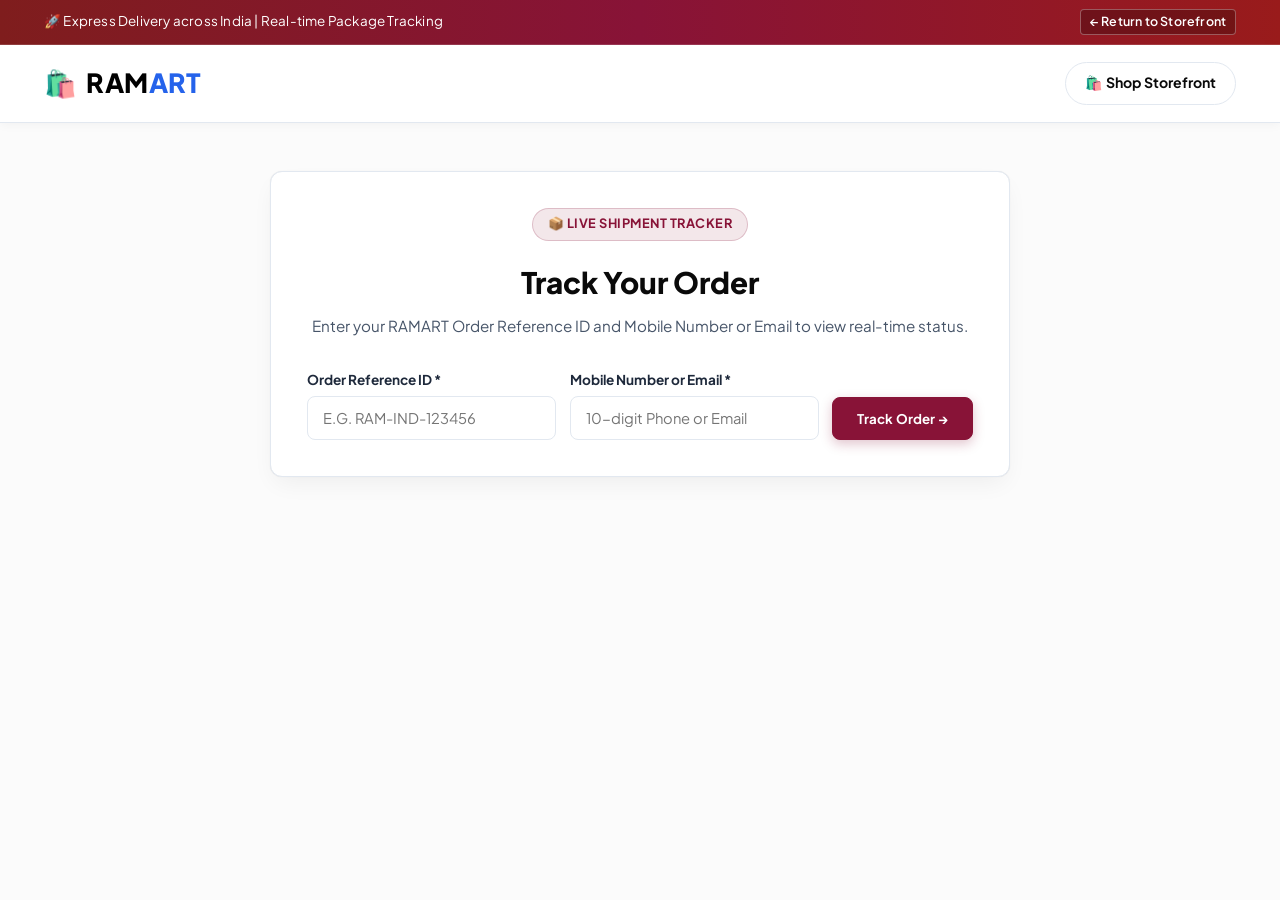
==== track.html @ d8676e72 "Initial commit: RAMART E-Commerce Store Platform" ====
<!DOCTYPE html>
<html lang="en">
<head>
  <meta charset="UTF-8">
  <meta name="viewport" content="width=device-width, initial-scale=1.0">
  <title>Track Your Order | RAMART Official Store</title>
  <link rel="stylesheet" href="styles.css">
  <link rel="preconnect" href="https://fonts.googleapis.com">
  <link rel="preconnect" href="https://fonts.gstatic.com" crossorigin>
  <link href="https://fonts.googleapis.com/css2?family=Plus+Jakarta+Sans:wght@400;500;600;700;800;900&display=swap" rel="stylesheet">
  <style>
    .track-wrapper {
      max-width: 780px;
      margin: 3rem auto 5rem;
      padding: 0 1.25rem;
    }
    .track-card {
      background: #ffffff;
      border: 1px solid var(--slate-200);
      border-radius: var(--radius-lg);
      padding: 2.25rem;
      box-shadow: var(--shadow-card);
    }
    .track-header {
      text-align: center;
      margin-bottom: 2rem;
    }
    .track-header h1 {
      font-size: 1.85rem;
      font-weight: 800;
      color: var(--black);
      margin-bottom: 0.5rem;
    }
    .track-header p {
      color: var(--slate-600);
      font-size: 0.95rem;
    }
    .track-form-grid {
      display: grid;
      grid-template-columns: 1.2fr 1.2fr auto;
      gap: 0.85rem;
      align-items: flex-end;
    }
    .track-result-box {
      margin-top: 2.5rem;
      border-top: 1px solid var(--slate-200);
      padding-top: 2rem;
    }
    .order-status-banner {
      background: #0a0a0a;
      color: #ffffff;
      border: 1px solid var(--gold-subtle);
      border-radius: var(--radius-md);
      padding: 1.25rem 1.5rem;
      display: flex;
      justify-content: space-between;
      align-items: center;
      margin-bottom: 2rem;
      flex-wrap: wrap;
      gap: 1rem;
    }
    .timeline-container {
      margin: 2.5rem 0;
      position: relative;
    }
    .timeline-steps {
      display: flex;
      justify-content: space-between;
      position: relative;
    }
    .timeline-steps::before {
      content: '';
      position: absolute;
      top: 18px;
      left: 20px;
      right: 20px;
      height: 3px;
      background: #e2e8f0;
      z-index: 1;
    }
    .timeline-step {
      position: relative;
      z-index: 2;
      display: flex;
      flex-direction: column;
      align-items: center;
      text-align: center;
      width: 80px;
    }
    .step-bullet {
      width: 36px;
      height: 36px;
      border-radius: 50%;
      background: #ffffff;
      border: 3px solid #cbd5e1;
      display: flex;
      align-items: center;
      justify-content: center;
      font-size: 13px;
      font-weight: 800;
      color: #64748b;
      margin-bottom: 0.5rem;
      transition: var(--transition);
    }
    .timeline-step.completed .step-bullet {
      background: #0a0a0a;
      border-color: var(--gold-accent);
      color: var(--gold-accent);
    }
    .timeline-step.current .step-bullet {
      background: var(--deep-red);
      border-color: var(--deep-red);
      color: #ffffff;
      box-shadow: 0 0 0 4px rgba(136, 19, 55, 0.2);
    }
    .step-title {
      font-size: 0.8rem;
      font-weight: 700;
      color: #475569;
    }
    .timeline-step.completed .step-title, .timeline-step.current .step-title {
      color: var(--black);
      font-weight: 800;
    }
    @media (max-width: 600px) {
      .track-form-grid {
        grid-template-columns: 1fr;
      }
    }
  </style>
</head>
<body>

  <!-- Top Announcement Bar -->
  <div class="top-bar">
    <div class="container top-bar-content">
      <span id="topBarAnnouncement">🚀 Express Delivery across India | Real-time Package Tracking</span>
      <div class="top-bar-links">
        <a href="/" class="top-nav-link">← Return to Storefront</a>
      </div>
    </div>
  </div>

  <!-- Main Navigation -->
  <header class="main-header">
    <div class="container header-container">
      <a href="/" class="logo">
        <span class="logo-icon">🛍️</span>
        <span class="logo-text"><span class="brand-ram">RAM</span><span class="brand-art">ART</span></span>
      </a>

      <div class="header-actions">
        <a href="/" class="action-btn">
          <span>🛍️ Shop Storefront</span>
        </a>
      </div>
    </div>
  </header>

  <!-- Track Order Form Container -->
  <main class="track-wrapper">
    <div class="track-card">
      <div class="track-header">
        <span class="badge hero-badge" style="background: rgba(136, 19, 55, 0.1); color: var(--deep-red); border-color: rgba(136, 19, 55, 0.2);">📦 LIVE SHIPMENT TRACKER</span>
        <h1>Track Your Order</h1>
        <p>Enter your RAMART Order Reference ID and Mobile Number or Email to view real-time status.</p>
      </div>

      <form id="trackOrderForm" onsubmit="handleTrackOrder(event)">
        <div class="track-form-grid">
          <div class="form-group" style="margin: 0;">
            <label for="trackOrderId">Order Reference ID *</label>
            <input type="text" id="trackOrderId" required placeholder="e.g. RAM-IND-123456" style="text-transform: uppercase;">
          </div>
          <div class="form-group" style="margin: 0;">
            <label for="trackContact">Mobile Number or Email *</label>
            <input type="text" id="trackContact" required placeholder="10-digit Phone or Email">
          </div>
          <button type="submit" class="btn btn-primary" id="trackSubmitBtn" style="padding: 0.75rem 1.5rem; white-space: nowrap;">
            Track Order →
          </button>
        </div>
      </form>

      <div id="trackErrorMsg" class="promo-message error" style="display: none; margin-top: 1rem; text-align: center; font-size: 14px;"></div>

      <!-- Live Order Results View -->
      <div id="trackResultContainer" style="display: none;" class="track-result-box">
        <div class="order-status-banner">
          <div>
            <div style="font-size: 12px; color: #94a3b8;">Order Reference</div>
            <strong style="font-size: 18px; color: #ffffff;" id="resOrderId">RAM-IND-000000</strong>
            <div style="font-size: 12px; color: #cbd5e1; margin-top: 2px;" id="resOrderDate">Placed on: --</div>
          </div>
          <div style="text-align: right;">
            <div style="font-size: 12px; color: #94a3b8;">Status</div>
            <span class="status-badge status-processing" id="resOrderStatus" style="font-size: 13px; font-weight: 800;">Pending</span>
            <div style="font-size: 11px; color: #94a3b8; margin-top: 4px;" id="resPaymentStatus">Payment: Pending</div>
          </div>
        </div>

        <!-- Visual Timeline Tracker -->
        <div class="timeline-container">
          <h3 style="font-size: 15px; margin-bottom: 1.5rem; color: var(--black);">Shipment Progress:</h3>
          <div class="timeline-steps" id="timelineStepsList">
            <!-- Injected via JS -->
          </div>
        </div>

        <!-- Order Items & Shipping Address Breakdown -->
        <div class="receipt-box" id="resReceiptBox" style="margin-top: 2rem;">
          <!-- Injected via JS -->
        </div>

        <div style="display: flex; justify-content: flex-end; gap: 0.75rem; margin-top: 1.5rem;">
          <button class="btn btn-secondary btn-sm" onclick="window.print()">🖨️ Print GST Invoice</button>
          <a href="/" class="btn btn-primary btn-sm">Continue Shopping →</a>
        </div>
      </div>
    </div>
  </main>

  <script>
    async function handleTrackOrder(e) {
      e.preventDefault();
      const orderId = document.getElementById("trackOrderId").value.trim().toUpperCase();
      const contact = document.getElementById("trackContact").value.trim();
      const errorMsg = document.getElementById("trackErrorMsg");
      const submitBtn = document.getElementById("trackSubmitBtn");
      const resultContainer = document.getElementById("trackResultContainer");

      errorMsg.style.display = "none";
      resultContainer.style.display = "none";
      submitBtn.disabled = true;
      submitBtn.textContent = "Checking...";

      try {
        const res = await fetch("/api/track-order", {
          method: "POST",
          headers: { "Content-Type": "application/json" },
          body: JSON.stringify({ orderId, contact })
        });
        const data = await res.json();

        if (res.ok && data.success) {
          renderOrderTrackingResult(data.order);
          resultContainer.style.display = "block";
        } else {
          errorMsg.textContent = data.error || "Order not found. Please verify details.";
          errorMsg.style.display = "block";
        }
      } catch (err) {
        errorMsg.textContent = "Network error while looking up order.";
        errorMsg.style.display = "block";
      } finally {
        submitBtn.disabled = false;
        submitBtn.textContent = "Track Order →";
      }
    }

    function renderOrderTrackingResult(order) {
      document.getElementById("resOrderId").textContent = order.id;
      document.getElementById("resOrderDate").textContent = `Booking Date: ${order.date}`;
      
      const statusEl = document.getElementById("resOrderStatus");
      statusEl.textContent = order.orderStatus;
      statusEl.className = `status-badge status-${order.orderStatus.toLowerCase()}`;

      document.getElementById("resPaymentStatus").textContent = `Payment (${order.paymentMethod}): ${order.paymentStatus}`;

      // Render Timeline
      const timelineEl = document.getElementById("timelineStepsList");
      timelineEl.innerHTML = (order.timeline || []).map((step, idx) => `
        <div class="timeline-step ${step.status}">
          <div class="step-bullet">${step.status === 'completed' ? '✓' : idx + 1}</div>
          <div class="step-title">${step.step}</div>
        </div>
      `).join("");

      // Render Receipt Box
      const receiptEl = document.getElementById("resReceiptBox");
      const itemsList = order.items || [];

      receiptEl.innerHTML = `
        <div class="receipt-header-brand">
          <strong><span class="brand-ram">RAM</span><span class="brand-art">ART</span> OFFICIAL GST TAX INVOICE</strong>
          <span class="gstin-badge">GSTIN: 29AABCR8901M1Z5</span>
        </div>
        <div class="receipt-row"><strong>Customer:</strong> <span>${escapeHtml(order.customerName)}</span></div>
        <div class="receipt-row"><strong>Contact:</strong> <span>+91 ${escapeHtml(order.phone)}</span></div>
        <div class="receipt-row"><strong>Shipping Address:</strong> <span>${escapeHtml(order.address)}</span></div>
        ${order.courierPartner ? `<div class="receipt-row" style="color:#0369a1; font-weight:700;"><strong>Shipping Partner:</strong> <span>🚚 ${escapeHtml(order.courierPartner)}</span></div>` : ''}
        ${order.trackingNumber ? `<div class="receipt-row" style="color:#0369a1; font-weight:700;"><strong>Courier AWB / Tracking:</strong> <span>${escapeHtml(order.trackingNumber)}</span></div>` : ''}
        ${order.trackingUrl ? `<div class="receipt-row"><a href="${escapeHtml(order.trackingUrl)}" target="_blank" class="btn btn-secondary btn-sm" style="margin-top:0.4rem; display:inline-block; font-size:11px;">Track Live on Courier Site ↗</a></div>` : ''}
        
        <div style="margin: 0.75rem 0; border-top: 1px solid #e2e8f0; padding-top: 0.5rem;">
          <strong style="font-size: 13px; margin-bottom: 0.4rem; display: block;">Items in this Shipment:</strong>
          <table style="width: 100%; font-size: 12px; border-collapse: collapse;">
            ${itemsList.map(it => `
              <tr style="border-bottom: 1px solid #f1f5f9;">
                <td style="padding: 4px 0;">${escapeHtml(it.name)}</td>
                <td style="text-align: center;">x${it.quantity}</td>
                <td style="text-align: right; font-weight: 700;">₹${Math.round(it.total).toLocaleString('en-IN')}</td>
              </tr>
            `).join("")}
          </table>
        </div>

        <div class="receipt-row" style="color: #64748b; font-size: 12px;"><span>Subtotal:</span> <span>₹${Math.round(order.subtotal).toLocaleString('en-IN')}</span></div>
        ${order.discount > 0 ? `<div class="receipt-row" style="color: #881337; font-size: 12px;"><span>Promo Discount:</span> <span>-₹${Math.round(order.discount).toLocaleString('en-IN')}</span></div>` : ''}
        <div class="receipt-row" style="color: #64748b; font-size: 12px;"><span>Shipping Fee:</span> <span>${order.shippingFee === 0 ? 'FREE' : '₹' + order.shippingFee}</span></div>
        <div class="receipt-row total-paid-highlight">
          <span>Total Order Value:</span> <span>₹${Math.round(order.total).toLocaleString('en-IN')}</span>
        </div>
      `;
    }

    function escapeHtml(str) {
      return String(str || "").replace(/&/g, "&amp;").replace(/</g, "&lt;").replace(/>/g, "&gt;");
    }

    // Auto-fill query parameter if present: /track?id=RAM-IND-123456
    const params = new URLSearchParams(window.location.search);
    if (params.get("id")) {
      document.getElementById("trackOrderId").value = params.get("id");
    }
  </script>
</body>
</html>
---- styles.css ----
/* ==========================================================================
   RAMART - Refined Luxury Edition
   Brand Colors & Rules:
   - Deep Red: Top announcement bar, primary CTA buttons, sale tags, highlights
   - Black: Headings, dark luxury sections, footer, text
   - White: Main background, product cards, inputs, clean spaces
   - Metallic Gold: Used SPARINGLY for subtle luxury borders, star ratings, and tasteful hover accents
   - RAMART Logo: RAM in Black (#000000) and ART in Blue (#2563eb)
   - Strict: No purple, green, orange or other dominant colors
   ========================================================================== */

:root {
  --deep-red: #881337;
  --deep-red-hover: #700f2b;
  --deep-red-accent: #991b1b;
  --black: #0a0a0a;
  --black-header: #ffffff;
  --black-section: #0f172a;
  --black-footer: #0a0a0a;
  --gold: #c5a059;
  --gold-accent: #d4af37;
  --gold-subtle: rgba(197, 160, 89, 0.25);
  --gold-hover-glow: 0 4px 15px rgba(212, 175, 55, 0.25);
  --brand-blue: #2563eb;
  --white: #ffffff;
  --white-bg: #fbfbfb;
  --slate-800: #1e293b;
  --slate-600: #475569;
  --slate-400: #94a3b8;
  --slate-200: #e2e8f0;
  --slate-100: #f1f5f9;
  --radius-sm: 4px;
  --radius-md: 8px;
  --radius-lg: 12px;
  --radius-full: 9999px;
  --shadow-subtle: 0 4px 15px rgba(0, 0, 0, 0.05);
  --shadow-card: 0 10px 25px -5px rgba(0, 0, 0, 0.06), 0 0 1px rgba(0, 0, 0, 0.1);
  --transition: all 0.25s cubic-bezier(0.4, 0, 0.2, 1);
}

* {
  box-sizing: border-box;
  margin: 0;
  padding: 0;
}

body {
  font-family: 'Plus Jakarta Sans', -apple-system, BlinkMacSystemFont, 'Segoe UI', Roboto, sans-serif;
  color: var(--black);
  background-color: var(--white-bg);
  line-height: 1.55;
  -webkit-font-smoothing: antialiased;
}

a {
  color: inherit;
  text-decoration: none;
}

button, input, select, textarea {
  font-family: inherit;
  outline: none;
}

.container {
  max-width: 1240px;
  margin: 0 auto;
  padding: 0 1.5rem;
}

/* ==========================================
   1. Red Promotional / Top Announcement Bar
   ========================================== */
.top-bar {
  background: linear-gradient(90deg, #7f1d1d 0%, #881337 50%, #991b1b 100%);
  color: #ffffff;
  font-size: 0.84rem;
  padding: 0.55rem 0;
  border-bottom: 1px solid rgba(255, 255, 255, 0.15);
  letter-spacing: 0.2px;
}

.top-bar-content {
  display: flex;
  justify-content: space-between;
  align-items: center;
  flex-wrap: wrap;
  gap: 0.5rem;
}

.top-bar strong {
  color: #fef08a;
  font-weight: 700;
}

.top-bar-links {
  display: flex;
  align-items: center;
  gap: 1.2rem;
}

.top-nav-link, .top-admin-link {
  color: #ffffff !important;
  background: rgba(0, 0, 0, 0.25);
  border: 1px solid rgba(255, 255, 255, 0.3);
  padding: 0.15rem 0.55rem;
  border-radius: var(--radius-sm);
  font-weight: 600;
  font-size: 0.78rem;
  transition: var(--transition);
}

.top-nav-link:hover, .top-admin-link:hover {
  background: #000000;
  border-color: var(--gold-accent);
  color: var(--gold-accent) !important;
}

/* ==========================================
   2. Main Header & Navbar
   ========================================== */
.main-header {
  background: #ffffff;
  border-bottom: 1px solid var(--slate-200);
  position: sticky;
  top: 0;
  z-index: 40;
  box-shadow: 0 2px 10px rgba(0, 0, 0, 0.04);
}

.header-container {
  display: flex;
  align-items: center;
  justify-content: space-between;
  height: 4.8rem;
  gap: 1.5rem;
}

/* RAMART Brand Logo: RAM in Black + ART in Blue */
.logo {
  display: flex;
  align-items: center;
  gap: 0.55rem;
  font-size: 1.65rem;
  font-weight: 900;
  text-decoration: none;
  letter-spacing: 0.5px;
}

.logo-icon {
  font-size: 1.65rem;
}

.brand-text, .logo-text {
  font-weight: 900;
  display: inline-flex;
  align-items: baseline;
}

.brand-ram, .logo-ram {
  color: #000000 !important;
  font-weight: 900;
}

.brand-art, .logo-art {
  color: var(--brand-blue) !important;
  font-weight: 900;
}

.search-wrapper {
  flex: 1;
  max-width: 520px;
  position: relative;
  display: flex;
  align-items: center;
}

.search-wrapper input {
  width: 100%;
  padding: 0.75rem 3rem 0.75rem 1.25rem;
  border-radius: var(--radius-full);
  border: 1.5px solid var(--slate-200);
  background: #ffffff;
  color: var(--black);
  font-size: 0.92rem;
  transition: var(--transition);
}

.search-wrapper input:focus {
  border-color: var(--black);
  box-shadow: 0 0 0 3px rgba(0, 0, 0, 0.08);
}

.search-wrapper button {
  position: absolute;
  right: 0.9rem;
  background: none;
  border: none;
  color: var(--slate-600);
  cursor: pointer;
  display: flex;
  align-items: center;
}

.search-wrapper button:hover {
  color: var(--black);
  transform: scale(1.08);
}

.header-actions {
  display: flex;
  align-items: center;
  gap: 0.85rem;
}

.action-btn {
  display: flex;
  align-items: center;
  gap: 0.5rem;
  padding: 0.6rem 1.2rem;
  border-radius: var(--radius-full);
  border: 1.5px solid var(--slate-200);
  background: #ffffff;
  color: var(--black);
  cursor: pointer;
  font-weight: 700;
  font-size: 0.88rem;
  transition: var(--transition);
}

.action-btn:hover {
  border-color: var(--black);
  box-shadow: var(--shadow-subtle);
}

.cart-btn {
  background: var(--black);
  color: #ffffff;
  border-color: var(--black);
}

.cart-btn:hover {
  background: #1e293b;
  border-color: var(--gold-accent);
  color: #ffffff;
}

.cart-count {
  background: var(--deep-red);
  color: var(--white);
  border: 1px solid var(--gold-accent);
  font-size: 0.75rem;
  padding: 0.15rem 0.5rem;
  border-radius: var(--radius-full);
  font-weight: 800;
}

/* ==========================================
   3. Hero Section (Clean Black Backdrop)
   ========================================== */
.hero-section {
  background: #0a0a0a;
  color: var(--white);
  padding: 4.5rem 0;
  border-bottom: 1px solid var(--gold-subtle);
}

.hero-content {
  display: grid;
  grid-template-columns: 1.2fr 0.8fr;
  align-items: center;
  gap: 3.5rem;
}

.hero-badge {
  display: inline-block;
  background: rgba(255, 255, 255, 0.08);
  color: #ffffff;
  border: 1px solid rgba(255, 255, 255, 0.15);
  padding: 0.35rem 0.9rem;
  border-radius: var(--radius-full);
  font-size: 0.8rem;
  font-weight: 700;
  letter-spacing: 0.5px;
  text-transform: uppercase;
  margin-bottom: 1.2rem;
}

.hero-title {
  font-size: 3rem;
  font-weight: 800;
  line-height: 1.18;
  margin-bottom: 1.25rem;
  color: #ffffff;
}

.hero-brand-badge {
  display: inline-flex;
  align-items: baseline;
  background: #ffffff;
  padding: 0.15rem 0.65rem;
  border-radius: var(--radius-md);
  vertical-align: middle;
  line-height: 1.2;
  margin: 0 0.25rem;
  box-shadow: 0 4px 12px rgba(0,0,0,0.2);
}

.hero-subtitle {
  font-size: 1.05rem;
  color: #cbd5e1;
  margin-bottom: 2.25rem;
  max-width: 540px;
  line-height: 1.6;
}

.hero-actions {
  display: flex;
  gap: 1rem;
}

.hero-card {
  background: #18181b;
  border: 1px solid rgba(255, 255, 255, 0.12);
  border-radius: var(--radius-lg);
  padding: 1.5rem;
  box-shadow: 0 20px 40px rgba(0, 0, 0, 0.4);
}

.hero-card-inner {
  position: relative;
}

.featured-tag {
  position: absolute;
  top: 0.75rem;
  left: 0.75rem;
  background: var(--deep-red);
  color: var(--white);
  border: 1px solid rgba(212, 175, 55, 0.4);
  padding: 0.25rem 0.75rem;
  border-radius: var(--radius-full);
  font-size: 0.75rem;
  font-weight: 800;
  letter-spacing: 0.5px;
  z-index: 2;
}

.hero-img {
  width: 100%;
  height: 250px;
  object-fit: cover;
  border-radius: var(--radius-md);
  margin-bottom: 1rem;
}

.hero-card-details h3 {
  font-size: 1.18rem;
  margin-bottom: 0.5rem;
  color: #ffffff;
}

.hero-price {
  display: flex;
  align-items: center;
  gap: 0.75rem;
  margin-bottom: 1rem;
}

.curr-price {
  font-size: 1.5rem;
  font-weight: 800;
  color: #ffffff;
}

.orig-price {
  font-size: 0.95rem;
  text-decoration: line-through;
  color: #94a3b8;
}

.discount-pill {
  background: var(--deep-red);
  color: white;
  border: 1px solid rgba(212, 175, 55, 0.3);
  font-size: 0.75rem;
  font-weight: 800;
  padding: 0.2rem 0.5rem;
  border-radius: var(--radius-sm);
}

/* ==========================================
   4. Deep Red CTA Buttons with Tasteful Gold Hover
   ========================================== */
.btn {
  display: inline-flex;
  align-items: center;
  justify-content: center;
  font-weight: 700;
  border-radius: var(--radius-md);
  padding: 0.8rem 1.6rem;
  border: 1.5px solid transparent;
  cursor: pointer;
  transition: var(--transition);
  gap: 0.5rem;
  letter-spacing: 0.2px;
}

.btn-primary {
  background: var(--deep-red);
  color: var(--white);
  border-color: var(--deep-red);
  box-shadow: 0 4px 12px rgba(136, 19, 55, 0.25);
}

.btn-primary:hover {
  background: var(--deep-red-hover);
  border-color: var(--gold-accent);
  box-shadow: var(--gold-hover-glow);
  transform: translateY(-2px);
}

.btn-secondary {
  background: transparent;
  color: var(--white);
  border: 1.5px solid rgba(255, 255, 255, 0.25);
}

.btn-secondary:hover {
  background: rgba(255, 255, 255, 0.1);
  border-color: var(--gold-accent);
  color: #ffffff;
}

.btn-sm {
  padding: 0.45rem 1rem;
  font-size: 0.85rem;
}

.btn-block {
  width: 100%;
}

/* ==========================================
   5. Features Bar (Clean Black Section)
   ========================================== */
.features-bar {
  background: #121212;
  border-bottom: 1px solid rgba(255, 255, 255, 0.08);
  padding: 2rem 0;
  color: #ffffff;
}

.features-grid {
  display: grid;
  grid-template-columns: repeat(auto-fit, minmax(230px, 1fr));
  gap: 1.5rem;
}

.feature-item {
  display: flex;
  align-items: center;
  gap: 1rem;
}

.feature-icon {
  font-size: 1.6rem;
  background: rgba(255, 255, 255, 0.06);
  border: 1px solid var(--gold-subtle);
  width: 50px;
  height: 50px;
  display: flex;
  align-items: center;
  justify-content: center;
  border-radius: var(--radius-md);
  color: #ffffff;
}

.feature-item h4 {
  font-size: 0.96rem;
  font-weight: 700;
  color: #ffffff;
}

.feature-item p {
  font-size: 0.82rem;
  color: #94a3b8;
}

/* ==========================================
   6. Clean White Product Catalog
   ========================================== */
.store-container {
  padding-top: 3.5rem;
  padding-bottom: 4.5rem;
  background: var(--white-bg);
}

.store-controls {
  display: flex;
  justify-content: space-between;
  align-items: center;
  flex-wrap: wrap;
  gap: 1rem;
  margin-bottom: 1.75rem;
}

.category-tabs {
  display: flex;
  flex-wrap: wrap;
  gap: 0.6rem;
}

.cat-tab {
  background: var(--white);
  border: 1.5px solid var(--slate-200);
  padding: 0.55rem 1.25rem;
  border-radius: var(--radius-full);
  font-weight: 700;
  font-size: 0.88rem;
  color: var(--slate-800);
  cursor: pointer;
  transition: var(--transition);
}

.cat-tab:hover {
  border-color: var(--black);
  color: var(--black);
}

.cat-tab.active {
  background: var(--black);
  color: #ffffff;
  border-color: var(--black);
  box-shadow: 0 4px 10px rgba(0, 0, 0, 0.12);
}

.sorting-controls {
  display: flex;
  align-items: center;
  gap: 0.5rem;
}

.sorting-controls label {
  font-size: 0.9rem;
  font-weight: 700;
  color: var(--black);
}

.form-select {
  padding: 0.55rem 1.1rem;
  border-radius: var(--radius-md);
  border: 1.5px solid var(--slate-200);
  background: var(--white);
  font-size: 0.9rem;
  font-weight: 600;
  cursor: pointer;
  color: var(--black);
  transition: var(--transition);
}

.form-select:focus {
  border-color: var(--black);
  box-shadow: 0 0 0 3px rgba(0, 0, 0, 0.08);
}

.results-info {
  margin-bottom: 1.75rem;
  color: var(--slate-600);
  font-size: 0.92rem;
  font-weight: 600;
}

/* ==========================================
   7. Product Cards (Crisp White + Deep Red CTA)
   ========================================== */
.products-grid {
  display: grid;
  grid-template-columns: repeat(auto-fill, minmax(270px, 1fr));
  gap: 1.75rem;
}

.product-card {
  background: var(--white);
  border-radius: var(--radius-lg);
  border: 1px solid var(--slate-200);
  overflow: hidden;
  display: flex;
  flex-direction: column;
  transition: var(--transition);
  position: relative;
  box-shadow: var(--shadow-card);
}

.product-card:hover {
  transform: translateY(-4px);
  border-color: rgba(197, 160, 89, 0.5);
  box-shadow: 0 15px 30px rgba(0, 0, 0, 0.08), 0 0 10px rgba(212, 175, 55, 0.15);
}

.card-img-wrapper {
  position: relative;
  padding-top: 80%;
  background: #f8fafc;
  overflow: hidden;
}

.card-img-wrapper img {
  position: absolute;
  top: 0;
  left: 0;
  width: 100%;
  height: 100%;
  object-fit: cover;
  transition: transform 0.4s ease;
}

.product-card:hover .card-img-wrapper img {
  transform: scale(1.05);
}

.badge-tag {
  position: absolute;
  top: 0.75rem;
  left: 0.75rem;
  padding: 0.25rem 0.65rem;
  border-radius: var(--radius-sm);
  font-size: 0.72rem;
  font-weight: 800;
  letter-spacing: 0.5px;
  text-transform: uppercase;
  z-index: 2;
}

.badge-sale {
  background: var(--deep-red);
  color: var(--white);
  border: 1px solid rgba(212, 175, 55, 0.35);
}

.badge-new {
  background: var(--black);
  color: #ffffff;
  border: 1px solid var(--gold-subtle);
}

.badge-popular {
  background: #1e293b;
  color: #ffffff;
  border: 1px solid var(--gold-subtle);
}

.quick-view-btn {
  position: absolute;
  bottom: 0.75rem;
  left: 50%;
  transform: translateX(-50%) translateY(20px);
  opacity: 0;
  background: rgba(10, 10, 10, 0.9);
  color: #ffffff;
  border: 1px solid var(--gold-subtle);
  border-radius: var(--radius-full);
  padding: 0.45rem 1rem;
  font-size: 0.8rem;
  font-weight: 700;
  cursor: pointer;
  transition: var(--transition);
  backdrop-filter: blur(4px);
  white-space: nowrap;
}

.product-card:hover .quick-view-btn {
  transform: translateX(-50%) translateY(0);
  opacity: 1;
}

.quick-view-btn:hover {
  background: var(--deep-red);
  border-color: var(--gold-accent);
}

.card-body {
  padding: 1.35rem;
  display: flex;
  flex-direction: column;
  flex-grow: 1;
}

.product-category {
  font-size: 0.75rem;
  font-weight: 800;
  text-transform: uppercase;
  letter-spacing: 0.5px;
  color: var(--deep-red);
  margin-bottom: 0.35rem;
}

.product-title {
  font-size: 1.05rem;
  font-weight: 700;
  color: var(--black);
  margin-bottom: 0.45rem;
  line-height: 1.35;
}

.product-rating {
  display: flex;
  align-items: center;
  gap: 0.35rem;
  font-size: 0.82rem;
  color: var(--slate-600);
  margin-bottom: 0.85rem;
}

.stars {
  color: var(--gold-accent);
  font-size: 0.95rem;
}

.product-footer {
  margin-top: auto;
  display: flex;
  align-items: center;
  justify-content: space-between;
  gap: 0.5rem;
  padding-top: 0.85rem;
  border-top: 1px solid var(--slate-100);
}

.price-box {
  display: flex;
  flex-direction: column;
}

.price-row-inr {
  display: flex;
  align-items: baseline;
  gap: 0.4rem;
}

.price-current {
  font-size: 1.3rem;
  font-weight: 900;
  color: var(--black);
}

.price-original {
  font-size: 0.85rem;
  text-decoration: line-through;
  color: #94a3b8;
}

.discount-badge-mini {
  color: var(--deep-red);
  font-size: 0.75rem;
  font-weight: 800;
}

.add-cart-btn {
  background: var(--deep-red);
  color: var(--white);
  border: 1.5px solid var(--deep-red);
  padding: 0.6rem 1.1rem;
  border-radius: var(--radius-md);
  font-weight: 700;
  font-size: 0.85rem;
  cursor: pointer;
  transition: var(--transition);
}

.add-cart-btn:hover {
  background: var(--deep-red-hover);
  border-color: var(--gold-accent);
  box-shadow: var(--gold-hover-glow);
}

/* Empty State */
.no-results {
  grid-column: 1 / -1;
  text-align: center;
  padding: 4rem 1rem;
  color: var(--slate-600);
}

.no-results-icon {
  font-size: 3.5rem;
  margin-bottom: 1rem;
  color: var(--slate-400);
}

/* ==========================================
   8. Shopping Bag Drawer
   ========================================== */
.cart-drawer-overlay {
  position: fixed;
  inset: 0;
  background: rgba(0, 0, 0, 0.7);
  backdrop-filter: blur(3px);
  z-index: 50;
  opacity: 0;
  visibility: hidden;
  transition: var(--transition);
}

.cart-drawer-overlay.open {
  opacity: 1;
  visibility: visible;
}

.cart-drawer {
  position: fixed;
  top: 0;
  right: 0;
  bottom: 0;
  width: 100%;
  max-width: 440px;
  background: var(--white);
  z-index: 60;
  box-shadow: -5px 0 30px rgba(0, 0, 0, 0.25);
  transform: translateX(100%);
  transition: transform 0.3s cubic-bezier(0.4, 0, 0.2, 1);
  display: flex;
  flex-direction: column;
}

.cart-drawer.open {
  transform: translateX(0);
}

.cart-header {
  padding: 1.35rem;
  background: var(--black);
  color: var(--white);
  border-bottom: 1px solid var(--gold-subtle);
  display: flex;
  align-items: center;
  justify-content: space-between;
}

.cart-title h3 {
  font-size: 1.1rem;
  font-weight: 800;
  color: #ffffff;
}

.close-drawer-btn {
  background: rgba(255, 255, 255, 0.1);
  border: 1px solid rgba(255, 255, 255, 0.2);
  font-size: 1.1rem;
  color: #ffffff;
  cursor: pointer;
  width: 36px;
  height: 36px;
  border-radius: var(--radius-full);
  display: flex;
  align-items: center;
  justify-content: center;
  transition: var(--transition);
}

.close-drawer-btn:hover {
  background: var(--deep-red);
  border-color: var(--gold-accent);
}

.cart-body {
  flex: 1;
  overflow-y: auto;
  padding: 1.35rem;
  display: flex;
  flex-direction: column;
  gap: 1.1rem;
  background: #ffffff;
}

.empty-cart-state {
  margin: auto;
  text-align: center;
  color: var(--slate-600);
}

.empty-cart-icon {
  font-size: 3.5rem;
  margin-bottom: 0.75rem;
}

.cart-item {
  display: flex;
  gap: 1rem;
  padding-bottom: 1.1rem;
  border-bottom: 1px solid var(--slate-100);
}

.cart-item-img {
  width: 75px;
  height: 75px;
  border-radius: var(--radius-md);
  object-fit: cover;
  background: #f8fafc;
  border: 1px solid var(--slate-200);
}

.cart-item-details {
  flex: 1;
}

.cart-item-title {
  font-size: 0.94rem;
  font-weight: 700;
  color: var(--black);
  margin-bottom: 0.25rem;
}

.cart-item-price {
  font-weight: 900;
  color: var(--deep-red);
  font-size: 1rem;
  margin-bottom: 0.5rem;
}

.cart-item-actions {
  display: flex;
  align-items: center;
  justify-content: space-between;
}

.qty-control {
  display: inline-flex;
  align-items: center;
  border: 1px solid var(--slate-200);
  border-radius: var(--radius-sm);
  background: var(--white);
}

.qty-btn {
  background: none;
  border: none;
  padding: 0.25rem 0.65rem;
  cursor: pointer;
  font-size: 0.95rem;
  color: var(--black);
  font-weight: 700;
}

.qty-btn:hover {
  background: var(--slate-100);
  color: var(--deep-red);
}

.qty-val {
  font-size: 0.9rem;
  font-weight: 800;
  padding: 0 0.5rem;
}

.remove-item-btn {
  background: none;
  border: none;
  color: var(--deep-red);
  font-size: 0.82rem;
  font-weight: 700;
  cursor: pointer;
}

.remove-item-btn:hover {
  text-decoration: underline;
}

.cart-footer {
  padding: 1.35rem;
  border-top: 1px solid var(--slate-200);
  background: #fafafa;
}

.promo-section {
  margin-bottom: 1rem;
}

.promo-input-group {
  display: flex;
  gap: 0.5rem;
}

.promo-input-group input {
  flex: 1;
  padding: 0.55rem 0.85rem;
  border: 1.5px solid var(--slate-200);
  border-radius: var(--radius-md);
  font-size: 0.88rem;
  text-transform: uppercase;
}

.promo-input-group input:focus {
  border-color: var(--black);
}

.promo-message {
  font-size: 0.8rem;
  margin-top: 0.4rem;
  font-weight: 600;
}

.promo-message.success {
  color: #1e293b;
  font-weight: 700;
}

.promo-message.error {
  color: var(--deep-red);
}

.cart-summary {
  display: flex;
  flex-direction: column;
  gap: 0.45rem;
  margin-bottom: 1.25rem;
}

.summary-row {
  display: flex;
  justify-content: space-between;
  font-size: 0.92rem;
  color: var(--slate-600);
}

.discount-row {
  color: var(--deep-red);
  font-weight: 700;
}

.total-row {
  font-size: 1.25rem;
  font-weight: 900;
  color: var(--black);
  padding-top: 0.6rem;
  border-top: 1px solid var(--slate-200);
}

.checkout-action-btn {
  padding: 0.95rem;
  font-size: 1rem;
  background: var(--deep-red);
  color: var(--white);
  border: 1.5px solid var(--deep-red);
  box-shadow: 0 4px 15px rgba(136, 19, 55, 0.25);
}

.checkout-action-btn:hover {
  background: var(--deep-red-hover);
  border-color: var(--gold-accent);
  box-shadow: var(--gold-hover-glow);
}

/* ==========================================
   9. Modals (Clean White & Deep Red Actions)
   ========================================== */
.modal-overlay {
  position: fixed;
  inset: 0;
  background: rgba(0, 0, 0, 0.75);
  backdrop-filter: blur(4px);
  z-index: 70;
  display: flex;
  align-items: center;
  justify-content: center;
  padding: 1.5rem;
  opacity: 0;
  visibility: hidden;
  transition: var(--transition);
}

.modal-overlay.open {
  opacity: 1;
  visibility: visible;
}

.modal-card {
  background: var(--white);
  border-radius: var(--radius-lg);
  border: 1px solid var(--slate-200);
  max-width: 660px;
  width: 100%;
  max-height: 90vh;
  overflow-y: auto;
  position: relative;
  padding: 2.25rem;
  box-shadow: 0 25px 50px -12px rgba(0, 0, 0, 0.35);
  transform: scale(0.95);
  transition: transform 0.25s cubic-bezier(0.4, 0, 0.2, 1);
}

.modal-overlay.open .modal-card {
  transform: scale(1);
}

.modal-close {
  position: absolute;
  top: 1.25rem;
  right: 1.25rem;
  background: #f1f5f9;
  border: 1px solid var(--slate-200);
  width: 36px;
  height: 36px;
  border-radius: var(--radius-full);
  font-size: 1.1rem;
  cursor: pointer;
  display: flex;
  align-items: center;
  justify-content: center;
  color: var(--black);
  transition: var(--transition);
}

.modal-close:hover {
  background: var(--deep-red);
  color: #ffffff;
  border-color: var(--gold-accent);
}

/* Quick View Layout */
.quick-view-grid {
  display: grid;
  grid-template-columns: 1fr 1fr;
  gap: 2rem;
}

.quick-view-img {
  width: 100%;
  height: 300px;
  object-fit: cover;
  border-radius: var(--radius-md);
  border: 1px solid var(--slate-200);
}

.quick-view-info h2 {
  font-size: 1.45rem;
  margin-bottom: 0.5rem;
  color: var(--black);
}

.quick-view-info .price {
  font-size: 1.5rem;
  font-weight: 900;
  color: var(--deep-red);
  margin-bottom: 1rem;
  display: flex;
  align-items: center;
}

.quick-view-info p {
  color: var(--slate-600);
  font-size: 0.95rem;
  margin-bottom: 1.25rem;
  line-height: 1.6;
}

.quick-view-benefits {
  display: flex;
  flex-direction: column;
  gap: 0.4rem;
  font-size: 0.85rem;
  font-weight: 700;
  color: var(--slate-800);
}

/* Checkout Form */
.checkout-modal-card {
  max-width: 640px;
}

.checkout-header {
  margin-bottom: 1.75rem;
  border-bottom: 1px solid var(--slate-200);
  padding-bottom: 1rem;
}

.checkout-header h2 {
  font-size: 1.6rem;
  color: var(--black);
  font-weight: 800;
}

.checkout-header p {
  color: var(--slate-600);
  font-size: 0.92rem;
}

.checkout-form {
  display: flex;
  flex-direction: column;
  gap: 1.6rem;
}

.form-section h3 {
  font-size: 1.05rem;
  font-weight: 800;
  margin-bottom: 0.85rem;
  color: var(--black);
  border-bottom: 1px solid var(--slate-200);
  padding-bottom: 0.45rem;
}

.form-group {
  display: flex;
  flex-direction: column;
  gap: 0.35rem;
  margin-bottom: 0.75rem;
}

.form-group label {
  font-size: 0.85rem;
  font-weight: 700;
  color: var(--slate-800);
}

.form-group input, .form-group select {
  padding: 0.75rem 0.95rem;
  border: 1.5px solid var(--slate-200);
  border-radius: var(--radius-md);
  font-size: 0.92rem;
  background: var(--white);
  color: var(--black);
}

.form-group input:focus, .form-group select:focus {
  border-color: var(--black);
  box-shadow: 0 0 0 3px rgba(0, 0, 0, 0.08);
}

.form-row {
  display: grid;
  grid-template-columns: 1fr 1fr;
  gap: 0.85rem;
}

.form-row-3 {
  grid-template-columns: 1.2fr 1.2fr 1fr;
}

.helper-text {
  font-size: 0.78rem;
  color: var(--slate-600);
}

.payment-options {
  display: grid;
  grid-template-columns: 1fr;
  gap: 0.75rem;
  margin-bottom: 1rem;
}

.payment-option {
  border: 1.5px solid var(--slate-200);
  padding: 0.95rem;
  border-radius: var(--radius-md);
  cursor: pointer;
  display: flex;
  align-items: center;
  gap: 0.75rem;
  font-size: 0.92rem;
  font-weight: 700;
  transition: var(--transition);
  background: #ffffff;
}

.payment-option:hover {
  background: #f8fafc;
  border-color: var(--black);
}

.payment-subfield-box {
  background: #fafafa;
  padding: 1.1rem;
  border-radius: var(--radius-md);
  border: 1px solid var(--slate-200);
  margin-bottom: 0.5rem;
}

.razorpay-badge {
  display: flex;
  align-items: center;
  gap: 0.5rem;
  font-size: 0.85rem;
  color: #1e293b;
  background: #f1f5f9;
  padding: 0.5rem 0.75rem;
  border-radius: var(--radius-sm);
  font-weight: 600;
}

.cod-info-box {
  font-size: 0.88rem;
  color: var(--slate-800);
  font-weight: 600;
}

.checkout-order-summary {
  background: var(--black);
  color: #ffffff;
  border: 1px solid var(--gold-subtle);
  padding: 1.1rem;
  border-radius: var(--radius-md);
}

.summary-line {
  display: flex;
  justify-content: space-between;
  align-items: center;
  font-size: 1.15rem;
  font-weight: 700;
}

.text-primary-amount {
  color: #ffffff;
  font-size: 1.45rem;
  font-weight: 900;
}

.submit-order-btn {
  background: var(--deep-red);
  border: 1.5px solid var(--deep-red);
  color: #ffffff;
  padding: 1rem;
  font-size: 1.05rem;
  font-weight: 800;
}

.submit-order-btn:hover {
  background: var(--deep-red-hover);
  border-color: var(--gold-accent);
  box-shadow: var(--gold-hover-glow);
}

/* ==========================================
   10. Order Success & GST Invoice
   ========================================== */
.success-card {
  text-align: center;
  max-width: 560px;
}

.success-icon {
  font-size: 3.8rem;
  margin-bottom: 0.75rem;
}

.receipt-box {
  background: #fafafa;
  border: 1.5px dashed var(--slate-200);
  border-radius: var(--radius-md);
  padding: 1.5rem;
  margin: 1.5rem 0;
  text-align: left;
  font-size: 0.9rem;
  display: flex;
  flex-direction: column;
  gap: 0.45rem;
}

.receipt-header-brand {
  display: flex;
  justify-content: space-between;
  align-items: center;
  padding-bottom: 0.6rem;
  border-bottom: 1px solid var(--slate-200);
  margin-bottom: 0.5rem;
}

.gstin-badge {
  font-size: 0.75rem;
  background: var(--black);
  color: #ffffff;
  border: 1px solid var(--gold-subtle);
  padding: 0.2rem 0.5rem;
  border-radius: var(--radius-sm);
  font-weight: 700;
}

.receipt-row {
  display: flex;
  justify-content: space-between;
  gap: 0.5rem;
}

.total-paid-highlight {
  margin-top: 0.6rem;
  padding-top: 0.6rem;
  border-top: 1px solid var(--slate-200);
  font-weight: 900;
  font-size: 1.15rem;
  color: var(--deep-red);
}

.delivery-estimate-note {
  margin-top: 0.6rem;
  padding: 0.6rem;
  background: #f8fafc;
  color: var(--black);
  border: 1px solid var(--slate-200);
  border-radius: var(--radius-sm);
  font-size: 0.85rem;
  font-weight: 600;
}

/* ==========================================
   11. Toasts
   ========================================== */
.toast-container {
  position: fixed;
  bottom: 1.5rem;
  right: 1.5rem;
  z-index: 100;
  display: flex;
  flex-direction: column;
  gap: 0.5rem;
}

.toast {
  background: var(--black);
  color: var(--white);
  border: 1px solid var(--gold-subtle);
  padding: 0.9rem 1.35rem;
  border-radius: var(--radius-md);
  box-shadow: 0 10px 25px rgba(0, 0, 0, 0.35);
  font-size: 0.92rem;
  font-weight: 700;
  display: flex;
  align-items: center;
  gap: 0.65rem;
  animation: slideUp 0.3s cubic-bezier(0.4, 0, 0.2, 1);
}

.toast.success {
  border-left: 4px solid var(--gold-accent);
}

.toast.info {
  border-left: 4px solid var(--deep-red);
}

@keyframes slideUp {
  from { opacity: 0; transform: translateY(20px); }
  to { opacity: 1; transform: translateY(0); }
}

/* ==========================================
   12. Black + Gold Premium Footer
   ========================================== */
.main-footer {
  background: var(--black-footer);
  color: var(--white);
  padding-top: 4rem;
  border-top: 2px solid var(--gold-subtle);
}

.footer-content {
  display: grid;
  grid-template-columns: 2fr 1fr 1fr 1.5fr;
  gap: 2.75rem;
  padding-bottom: 3.5rem;
}

.footer-brand p {
  color: #cbd5e1;
  margin-top: 0.85rem;
  font-size: 0.92rem;
  line-height: 1.65;
  max-width: 330px;
}

.main-footer .logo-text, .main-footer .brand-text {
  background: #ffffff;
  padding: 0.12rem 0.5rem;
  border-radius: var(--radius-sm);
  display: inline-flex;
  vertical-align: middle;
}

.footer-brand-badge {
  display: inline-flex;
  align-items: baseline;
  background: #ffffff;
  padding: 0.15rem 0.55rem;
  border-radius: var(--radius-md);
  vertical-align: middle;
}

.trust-badges {
  margin-top: 1.1rem;
}

.trust-badge {
  display: inline-block;
  background: rgba(255, 255, 255, 0.08);
  border: 1px solid var(--gold-subtle);
  padding: 0.3rem 0.75rem;
  border-radius: var(--radius-full);
  font-size: 0.82rem;
  color: var(--gold-accent);
  font-weight: 700;
}

.footer-col h4 {
  font-size: 1.05rem;
  font-weight: 800;
  margin-bottom: 1.3rem;
  color: #ffffff;
  letter-spacing: 0.5px;
  position: relative;
  padding-bottom: 0.4rem;
}

.footer-col h4::after {
  content: '';
  position: absolute;
  bottom: 0;
  left: 0;
  width: 32px;
  height: 2px;
  background: var(--gold-accent);
}

.footer-col ul {
  list-style: none;
  display: flex;
  flex-direction: column;
  gap: 0.7rem;
}

.footer-col ul li a {
  color: #94a3b8;
  font-size: 0.9rem;
  transition: var(--transition);
}

.footer-col ul li a:hover {
  color: #ffffff;
  padding-left: 4px;
}

.footer-col p {
  color: #94a3b8;
  font-size: 0.9rem;
  margin-bottom: 1rem;
}

.newsletter-form {
  display: flex;
  gap: 0.5rem;
}

.newsletter-form input {
  padding: 0.65rem 0.9rem;
  border-radius: var(--radius-md);
  border: 1px solid rgba(255, 255, 255, 0.2);
  background: #18181b;
  color: var(--white);
  font-size: 0.88rem;
  width: 100%;
}

.newsletter-form input:focus {
  border-color: var(--gold-accent);
}

.newsletter-form button {
  background: var(--deep-red);
  color: #ffffff;
  border: 1.5px solid var(--deep-red);
}

.newsletter-form button:hover {
  background: var(--deep-red-hover);
  border-color: var(--gold-accent);
  box-shadow: var(--gold-hover-glow);
}

.footer-bottom {
  border-top: 1px solid rgba(255, 255, 255, 0.08);
  padding: 1.75rem 1.5rem;
  text-align: center;
  color: #94a3b8;
  font-size: 0.85rem;
}

/* ==========================================
   13. Responsive Breakpoints
   ========================================== */
@media (max-width: 900px) {
  .hero-content {
    grid-template-columns: 1fr;
  }
  .footer-content {
    grid-template-columns: 1fr 1fr;
  }
  .quick-view-grid {
    grid-template-columns: 1fr;
  }
  .form-row-3 {
    grid-template-columns: 1fr;
  }
}

@media (max-width: 600px) {
  .header-container {
    height: auto;
    padding-top: 0.75rem;
    padding-bottom: 0.75rem;
    flex-wrap: wrap;
  }
  .search-wrapper {
    order: 3;
    max-width: 100%;
    width: 100%;
  }
  .hero-title {
    font-size: 2.2rem;
  }
  .footer-content {
    grid-template-columns: 1fr;
  }
  .form-row {
    grid-template-columns: 1fr;
  }
}
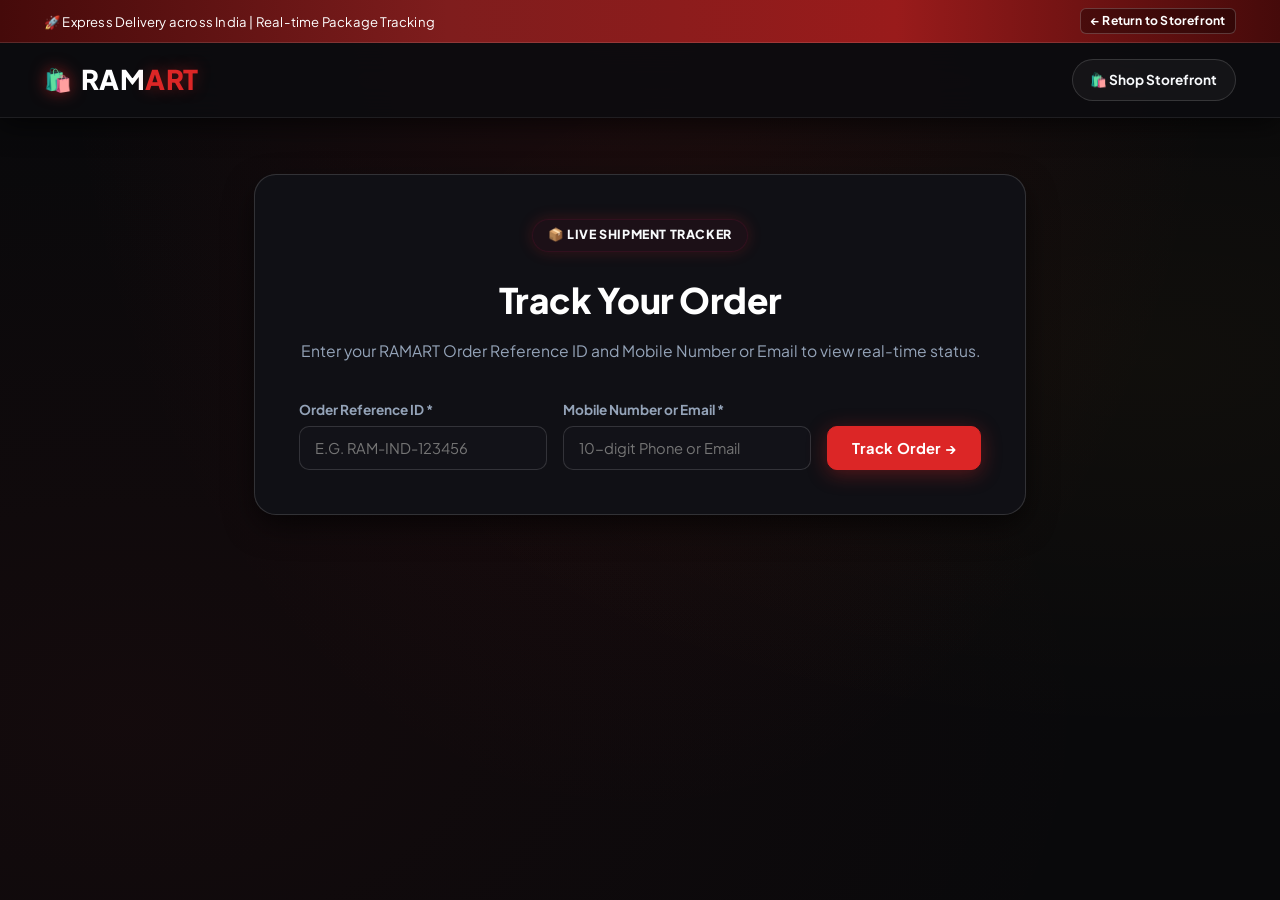
==== commit b863b1cb: "feat: redesign RAMART luxury dark storefront, mobile bottom navigation, shipment tracker, and profes" ====
--- a/track.html
+++ b/track.html
@@ -2,65 +2,72 @@
 <html lang="en">
 <head>
   <meta charset="UTF-8">
-  <meta name="viewport" content="width=device-width, initial-scale=1.0">
+  <meta name="viewport" content="width=device-width, initial-scale=1.0, maximum-scale=5.0, viewport-fit=cover">
+  <meta name="theme-color" content="#07090e">
+  <meta name="apple-mobile-web-app-capable" content="yes">
+  <meta name="apple-mobile-web-app-status-bar-style" content="black-translucent">
+  <meta name="format-detection" content="telephone=no">
   <title>Track Your Order | RAMART Official Store</title>
   <link rel="stylesheet" href="styles.css">
   <link rel="preconnect" href="https://fonts.googleapis.com">
   <link rel="preconnect" href="https://fonts.gstatic.com" crossorigin>
-  <link href="https://fonts.googleapis.com/css2?family=Plus+Jakarta+Sans:wght@400;500;600;700;800;900&display=swap" rel="stylesheet">
+  <link href="https://fonts.googleapis.com/css2?family=Plus+Jakarta+Sans:wght@300;400;500;600;700;800;900&display=swap" rel="stylesheet">
   <style>
     .track-wrapper {
-      max-width: 780px;
-      margin: 3rem auto 5rem;
-      padding: 0 1.25rem;
+      max-width: 820px;
+      margin: 3.5rem auto 6rem;
+      padding: 0 1.5rem;
     }
     .track-card {
-      background: #ffffff;
-      border: 1px solid var(--slate-200);
-      border-radius: var(--radius-lg);
-      padding: 2.25rem;
+      background: var(--black-surface);
+      border: 1px solid var(--border-medium);
+      border-radius: var(--radius-xl);
+      padding: 2.75rem;
       box-shadow: var(--shadow-card);
+      backdrop-filter: blur(20px);
     }
     .track-header {
       text-align: center;
-      margin-bottom: 2rem;
+      margin-bottom: 2.25rem;
     }
     .track-header h1 {
-      font-size: 1.85rem;
-      font-weight: 800;
-      color: var(--black);
-      margin-bottom: 0.5rem;
+      font-size: 2.2rem;
+      font-weight: 900;
+      color: #ffffff;
+      margin-bottom: 0.6rem;
+      letter-spacing: -0.5px;
     }
     .track-header p {
-      color: var(--slate-600);
-      font-size: 0.95rem;
+      color: var(--text-secondary);
+      font-size: 0.98rem;
     }
     .track-form-grid {
       display: grid;
       grid-template-columns: 1.2fr 1.2fr auto;
-      gap: 0.85rem;
+      gap: 1rem;
       align-items: flex-end;
     }
     .track-result-box {
-      margin-top: 2.5rem;
-      border-top: 1px solid var(--slate-200);
-      padding-top: 2rem;
+      margin-top: 2.75rem;
+      border-top: 1px solid var(--border-subtle);
+      padding-top: 2.25rem;
     }
     .order-status-banner {
-      background: #0a0a0a;
-      color: #ffffff;
-      border: 1px solid var(--gold-subtle);
-      border-radius: var(--radius-md);
-      padding: 1.25rem 1.5rem;
+      background: #000000;
+      color: #ffffff;
+      border: 1px solid var(--border-medium);
+      border-radius: var(--radius-lg);
+      padding: 1.5rem 1.75rem;
       display: flex;
       justify-content: space-between;
       align-items: center;
-      margin-bottom: 2rem;
+      margin-bottom: 2.25rem;
       flex-wrap: wrap;
       gap: 1rem;
+      box-shadow: inset 0 0 20px rgba(0, 0, 0, 0.6);
     }
     .timeline-container {
-      margin: 2.5rem 0;
+      margin: 3rem 0;
       position: relative;
     }
     .timeline-steps {
@@ -75,7 +82,7 @@
       left: 20px;
       right: 20px;
       height: 3px;
-      background: #e2e8f0;
+      background: rgba(255, 255, 255, 0.1);
       z-index: 1;
     }
     .timeline-step {
@@ -85,46 +92,88 @@
       flex-direction: column;
       align-items: center;
       text-align: center;
-      width: 80px;
+      width: 90px;
     }
     .step-bullet {
-      width: 36px;
-      height: 36px;
+      width: 38px;
+      height: 38px;
       border-radius: 50%;
-      background: #ffffff;
-      border: 3px solid #cbd5e1;
+      background: #000000;
+      border: 2px solid rgba(255, 255, 255, 0.2);
       display: flex;
       align-items: center;
       justify-content: center;
       font-size: 13px;
       font-weight: 800;
-      color: #64748b;
-      margin-bottom: 0.5rem;
+      color: var(--text-muted);
+      margin-bottom: 0.6rem;
       transition: var(--transition);
     }
     .timeline-step.completed .step-bullet {
-      background: #0a0a0a;
+      background: var(--red-primary);
       border-color: var(--gold-accent);
-      color: var(--gold-accent);
+      color: #ffffff;
+      box-shadow: var(--red-glow);
     }
     .timeline-step.current .step-bullet {
-      background: var(--deep-red);
-      border-color: var(--deep-red);
-      color: #ffffff;
-      box-shadow: 0 0 0 4px rgba(136, 19, 55, 0.2);
+      background: var(--red-primary);
+      border-color: var(--red-hover);
+      color: #ffffff;
+      box-shadow: var(--red-glow-lg);
+      animation: pulseGlow 2s infinite;
+    }
+    @keyframes pulseGlow {
+      0%, 100% { box-shadow: 0 0 10px rgba(220, 38, 38, 0.4); }
+      50% { box-shadow: 0 0 25px rgba(220, 38, 38, 0.8); }
     }
     .step-title {
-      font-size: 0.8rem;
+      font-size: 0.82rem;
       font-weight: 700;
-      color: #475569;
+      color: var(--text-secondary);
     }
     .timeline-step.completed .step-title, .timeline-step.current .step-title {
-      color: var(--black);
+      color: #ffffff;
       font-weight: 800;
     }
-    @media (max-width: 600px) {
+    @media (max-width: 640px) {
+      .track-wrapper {
+        margin: 1.5rem auto 5rem;
+        padding: 0 1rem;
+      }
+      .track-card {
+        padding: 1.75rem 1.25rem;
+        border-radius: var(--radius-lg);
+      }
+      .track-header h1 {
+        font-size: 1.6rem;
+      }
       .track-form-grid {
         grid-template-columns: 1fr;
+        gap: 0.85rem;
+      }
+      .timeline-steps {
+        flex-direction: column;
+        gap: 1.5rem;
+        padding-left: 1rem;
+      }
+      .timeline-steps::before {
+        top: 15px;
+        bottom: 15px;
+        left: 28px;
+        right: auto;
+        width: 3px;
+        height: auto;
+      }
+      .timeline-step {
+        flex-direction: row;
+        align-items: center;
+        text-align: left;
+        width: 100%;
+        gap: 1.1rem;
+      }
+      .step-bullet {
+        margin-bottom: 0;
+        flex-shrink: 0;
       }
     }
   </style>
@@ -325,5 +374,21 @@
       document.getElementById("trackOrderId").value = params.get("id");
     }
   </script>
+
+  <!-- Mobile App-Style Bottom Navigation Bar -->
+  <nav class="mobile-bottom-nav" aria-label="Mobile Navigation">
+    <a href="/" class="bottom-nav-item">
+      <span class="bnav-icon">🛍️</span>
+      <span class="bnav-label">Shop</span>
+    </a>
+    <a href="/#productsSection" class="bottom-nav-item">
+      <span class="bnav-icon">🏷️</span>
+      <span class="bnav-label">Categories</span>
+    </a>
+    <a href="/track" class="bottom-nav-item active">
+      <span class="bnav-icon">📦</span>
+      <span class="bnav-label">Track</span>
+    </a>
+  </nav>
 </body>
 </html>
--- a/styles.css
+++ b/styles.css
@@ -1,65 +1,115 @@
 /* ==========================================================================
-   RAMART - Refined Luxury Edition
-   Brand Colors & Rules:
-   - Deep Red: Top announcement bar, primary CTA buttons, sale tags, highlights
-   - Black: Headings, dark luxury sections, footer, text
-   - White: Main background, product cards, inputs, clean spaces
-   - Metallic Gold: Used SPARINGLY for subtle luxury borders, star ratings, and tasteful hover accents
-   - RAMART Logo: RAM in Black (#000000) and ART in Blue (#2563eb)
-   - Strict: No purple, green, orange or other dominant colors
+   RAMART - ORIGINAL CINEMATIC DARK LUXURY DESIGN SYSTEM
+   ==========================================================================
+   Brand Colors:
+   - Primary Background: Matte Obsidian Black (#09090b, #0c0c10, #111116)
+   - Secondary Surface / Cards: Dark Matte Black (#13131a, #161620, #1a1a24)
+   - Primary Accent: Deep Velvet Red (#dc2626, #b91c1c, #991b1b, #ef4444)
+   - Highlight Typography: Crisp Pure White (#ffffff, #f8fafc, #e2e8f0)
+   - Luxury Accents: Radiant Gold (#f59e0b, #fbbf24, #d97706) - ONLY for badges, ratings, special offers
+   - Subtle Dark Ambient Gradients & Glows: rgba(220, 38, 38, 0.15), rgba(245, 158, 11, 0.05)
    ========================================================================== */
 
+@import url('https://fonts.googleapis.com/css2?family=Plus+Jakarta+Sans:wght@300;400;500;600;700;800;900&display=swap');
+
 :root {
-  --deep-red: #881337;
-  --deep-red-hover: #700f2b;
-  --deep-red-accent: #991b1b;
-  --black: #0a0a0a;
-  --black-header: #ffffff;
-  --black-section: #0f172a;
-  --black-footer: #0a0a0a;
-  --gold: #c5a059;
-  --gold-accent: #d4af37;
-  --gold-subtle: rgba(197, 160, 89, 0.25);
-  --gold-hover-glow: 0 4px 15px rgba(212, 175, 55, 0.25);
-  --brand-blue: #2563eb;
-  --white: #ffffff;
-  --white-bg: #fbfbfb;
-  --slate-800: #1e293b;
-  --slate-600: #475569;
-  --slate-400: #94a3b8;
-  --slate-200: #e2e8f0;
-  --slate-100: #f1f5f9;
-  --radius-sm: 4px;
-  --radius-md: 8px;
-  --radius-lg: 12px;
+  /* Matte Black Atmospheric Layers */
+  --black-deep: #060608;
+  --black-base: #09090b;
+  --black-surface: #101015;
+  --black-card: #13131a;
+  --black-card-hover: #181822;
+  --black-input: #121218;
+  --black-glass: rgba(12, 12, 16, 0.85);
+
+  /* Deep Red Accents */
+  --red-primary: #dc2626;
+  --red-hover: #ef4444;
+  --red-dark: #991b1b;
+  --red-velvet: #7f1d1d;
+  --red-subtle: rgba(220, 38, 38, 0.12);
+  --red-glow: 0 4px 20px rgba(220, 38, 38, 0.35);
+  --red-glow-lg: 0 8px 30px rgba(220, 38, 38, 0.45);
+
+  /* Gold Luxury Accents (Ratings, VIP Badges & Highlights Only) */
+  --gold-accent: #fbbf24;
+  --gold-dark: #d97706;
+  --gold-subtle: rgba(251, 191, 36, 0.15);
+  --gold-border: rgba(251, 191, 36, 0.3);
+  --gold-glow: 0 0 15px rgba(251, 191, 36, 0.25);
+
+  /* Typography Colors */
+  --text-white: #ffffff;
+  --text-primary: #f8fafc;
+  --text-secondary: #94a3b8;
+  --text-muted: #64748b;
+
+  /* Borders & Shadows */
+  --border-subtle: rgba(255, 255, 255, 0.08);
+  --border-medium: rgba(255, 255, 255, 0.14);
+  --border-active: rgba(220, 38, 38, 0.4);
+  --shadow-card: 0 12px 32px -4px rgba(0, 0, 0, 0.7), 0 0 1px rgba(255, 255, 255, 0.1);
+  --shadow-hover: 0 20px 45px -8px rgba(0, 0, 0, 0.85), 0 0 20px rgba(220, 38, 38, 0.2);
+
+  /* Metrics */
+  --radius-sm: 6px;
+  --radius-md: 10px;
+  --radius-lg: 16px;
+  --radius-xl: 22px;
   --radius-full: 9999px;
-  --shadow-subtle: 0 4px 15px rgba(0, 0, 0, 0.05);
-  --shadow-card: 0 10px 25px -5px rgba(0, 0, 0, 0.06), 0 0 1px rgba(0, 0, 0, 0.1);
-  --transition: all 0.25s cubic-bezier(0.4, 0, 0.2, 1);
-}
-
+
+  /* Transitions */
+  --transition-fast: all 0.18s cubic-bezier(0.4, 0, 0.2, 1);
+  --transition: all 0.28s cubic-bezier(0.4, 0, 0.2, 1);
+  --transition-slow: all 0.45s cubic-bezier(0.16, 1, 0.3, 1);
+}
+
+/* ==========================================
+   Global Reset & Base Setup
+   ========================================== */
 * {
   box-sizing: border-box;
   margin: 0;
   padding: 0;
+  -webkit-tap-highlight-color: transparent;
+}
+
+html {
+  scroll-behavior: smooth;
+  color-scheme: dark;
+  -webkit-text-size-adjust: 100%;
 }
 
 body {
   font-family: 'Plus Jakarta Sans', -apple-system, BlinkMacSystemFont, 'Segoe UI', Roboto, sans-serif;
-  color: var(--black);
-  background-color: var(--white-bg);
-  line-height: 1.55;
+  color: var(--text-primary);
+  background-color: var(--black-base);
+  background-image: 
+    radial-gradient(ellipse at 50% -10%, rgba(220, 38, 38, 0.1) 0%, transparent 65%),
+    radial-gradient(ellipse at 90% 40%, rgba(251, 191, 36, 0.03) 0%, transparent 50%),
+    radial-gradient(ellipse at 10% 80%, rgba(220, 38, 38, 0.05) 0%, transparent 60%);
+  background-attachment: fixed;
+  line-height: 1.6;
   -webkit-font-smoothing: antialiased;
+  min-height: 100vh;
+  overflow-x: hidden;
+  touch-action: manipulation;
 }
 
 a {
   color: inherit;
   text-decoration: none;
+  touch-action: manipulation;
 }
 
 button, input, select, textarea {
   font-family: inherit;
   outline: none;
+  touch-action: manipulation;
+}
+
+button:active, .btn:active, .cat-tab:active {
+  transform: scale(0.97);
 }
 
 .container {
@@ -69,15 +119,17 @@
 }
 
 /* ==========================================
-   1. Red Promotional / Top Announcement Bar
+   1. Announcement Promotional Top Bar
    ========================================== */
 .top-bar {
-  background: linear-gradient(90deg, #7f1d1d 0%, #881337 50%, #991b1b 100%);
-  color: #ffffff;
-  font-size: 0.84rem;
-  padding: 0.55rem 0;
-  border-bottom: 1px solid rgba(255, 255, 255, 0.15);
+  background: linear-gradient(90deg, #450a0a 0%, #7f1d1d 35%, #991b1b 70%, #450a0a 100%);
+  color: var(--text-white);
+  font-size: 0.82rem;
+  padding: 0.5rem 0;
+  border-bottom: 1px solid rgba(255, 255, 255, 0.12);
   letter-spacing: 0.2px;
+  position: relative;
+  z-index: 50;
 }
 
 .top-bar-content {
@@ -89,87 +141,98 @@
 }
 
 .top-bar strong {
-  color: #fef08a;
+  color: var(--gold-accent);
+  font-weight: 800;
+}
+
+.top-bar-links {
+  display: flex;
+  align-items: center;
+  gap: 1rem;
+}
+
+.top-nav-link {
+  color: var(--text-white);
+  background: rgba(0, 0, 0, 0.35);
+  border: 1px solid rgba(255, 255, 255, 0.2);
+  padding: 0.15rem 0.6rem;
+  border-radius: var(--radius-sm);
   font-weight: 700;
-}
-
-.top-bar-links {
-  display: flex;
-  align-items: center;
-  gap: 1.2rem;
-}
-
-.top-nav-link, .top-admin-link {
-  color: #ffffff !important;
-  background: rgba(0, 0, 0, 0.25);
-  border: 1px solid rgba(255, 255, 255, 0.3);
-  padding: 0.15rem 0.55rem;
-  border-radius: var(--radius-sm);
-  font-weight: 600;
-  font-size: 0.78rem;
-  transition: var(--transition);
-}
-
-.top-nav-link:hover, .top-admin-link:hover {
+  font-size: 0.76rem;
+  transition: var(--transition-fast);
+  display: inline-flex;
+  align-items: center;
+  gap: 0.3rem;
+}
+
+.top-nav-link:hover {
   background: #000000;
   border-color: var(--gold-accent);
-  color: var(--gold-accent) !important;
+  color: var(--gold-accent);
 }
 
 /* ==========================================
    2. Main Header & Navbar
    ========================================== */
 .main-header {
-  background: #ffffff;
-  border-bottom: 1px solid var(--slate-200);
+  background: var(--black-glass);
+  backdrop-filter: blur(20px);
+  -webkit-backdrop-filter: blur(20px);
+  border-bottom: 1px solid var(--border-subtle);
   position: sticky;
   top: 0;
-  z-index: 40;
-  box-shadow: 0 2px 10px rgba(0, 0, 0, 0.04);
+  z-index: 45;
+  box-shadow: 0 4px 30px rgba(0, 0, 0, 0.7);
+  transition: var(--transition);
 }
 
 .header-container {
   display: flex;
   align-items: center;
   justify-content: space-between;
-  height: 4.8rem;
+  height: 4.6rem;
   gap: 1.5rem;
 }
 
-/* RAMART Brand Logo: RAM in Black + ART in Blue */
+/* RAMART Brand Logo */
 .logo {
   display: flex;
   align-items: center;
-  gap: 0.55rem;
-  font-size: 1.65rem;
+  gap: 0.5rem;
+  font-size: 1.7rem;
   font-weight: 900;
   text-decoration: none;
   letter-spacing: 0.5px;
+  position: relative;
 }
 
 .logo-icon {
-  font-size: 1.65rem;
-}
-
-.brand-text, .logo-text {
+  font-size: 1.4rem;
+  filter: drop-shadow(0 0 8px rgba(220, 38, 38, 0.6));
+}
+
+.logo-text, .brand-text {
   font-weight: 900;
   display: inline-flex;
   align-items: baseline;
+  letter-spacing: 0.5px;
 }
 
 .brand-ram, .logo-ram {
-  color: #000000 !important;
+  color: #ffffff;
   font-weight: 900;
 }
 
 .brand-art, .logo-art {
-  color: var(--brand-blue) !important;
+  color: var(--red-primary);
   font-weight: 900;
-}
-
+  text-shadow: 0 0 15px rgba(220, 38, 38, 0.4);
+}
+
+/* Search Bar */
 .search-wrapper {
   flex: 1;
-  max-width: 520px;
+  max-width: 480px;
   position: relative;
   display: flex;
   align-items: center;
@@ -179,16 +242,17 @@
   width: 100%;
   padding: 0.75rem 3rem 0.75rem 1.25rem;
   border-radius: var(--radius-full);
-  border: 1.5px solid var(--slate-200);
-  background: #ffffff;
-  color: var(--black);
-  font-size: 0.92rem;
+  border: 1px solid var(--border-medium);
+  background: var(--black-input);
+  color: var(--text-white);
+  font-size: 0.9rem;
   transition: var(--transition);
 }
 
 .search-wrapper input:focus {
-  border-color: var(--black);
-  box-shadow: 0 0 0 3px rgba(0, 0, 0, 0.08);
+  border-color: var(--red-primary);
+  background: rgba(255, 255, 255, 0.06);
+  box-shadow: 0 0 0 3px rgba(220, 38, 38, 0.25), 0 0 20px rgba(220, 38, 38, 0.2);
 }
 
 .search-wrapper button {
@@ -196,135 +260,172 @@
   right: 0.9rem;
   background: none;
   border: none;
-  color: var(--slate-600);
+  color: var(--text-secondary);
   cursor: pointer;
   display: flex;
   align-items: center;
+  transition: var(--transition-fast);
 }
 
 .search-wrapper button:hover {
-  color: var(--black);
-  transform: scale(1.08);
-}
-
+  color: var(--red-primary);
+  transform: scale(1.1);
+}
+
+/* Header Action Buttons */
 .header-actions {
   display: flex;
   align-items: center;
-  gap: 0.85rem;
+  gap: 0.75rem;
 }
 
 .action-btn {
   display: flex;
   align-items: center;
   gap: 0.5rem;
-  padding: 0.6rem 1.2rem;
+  padding: 0.55rem 1.1rem;
   border-radius: var(--radius-full);
-  border: 1.5px solid var(--slate-200);
-  background: #ffffff;
-  color: var(--black);
+  border: 1px solid var(--border-medium);
+  background: rgba(255, 255, 255, 0.04);
+  color: var(--text-primary);
   cursor: pointer;
   font-weight: 700;
-  font-size: 0.88rem;
+  font-size: 0.85rem;
   transition: var(--transition);
 }
 
 .action-btn:hover {
-  border-color: var(--black);
-  box-shadow: var(--shadow-subtle);
+  border-color: var(--red-primary);
+  background: rgba(220, 38, 38, 0.1);
+  color: var(--text-white);
+  box-shadow: 0 0 15px rgba(220, 38, 38, 0.2);
 }
 
 .cart-btn {
-  background: var(--black);
-  color: #ffffff;
-  border-color: var(--black);
+  background: var(--red-primary);
+  border-color: var(--red-primary);
+  color: var(--text-white);
+  box-shadow: var(--red-glow);
 }
 
 .cart-btn:hover {
-  background: #1e293b;
+  background: var(--red-hover);
   border-color: var(--gold-accent);
-  color: #ffffff;
+  box-shadow: var(--red-glow-lg);
+  color: var(--text-white);
 }
 
 .cart-count {
-  background: var(--deep-red);
-  color: var(--white);
+  background: #000000;
+  color: var(--text-white);
   border: 1px solid var(--gold-accent);
-  font-size: 0.75rem;
-  padding: 0.15rem 0.5rem;
+  font-size: 0.72rem;
+  padding: 0.1rem 0.45rem;
   border-radius: var(--radius-full);
   font-weight: 800;
 }
 
 /* ==========================================
-   3. Hero Section (Clean Black Backdrop)
+   3. Cinematic Hero Section
    ========================================== */
 .hero-section {
-  background: #0a0a0a;
-  color: var(--white);
-  padding: 4.5rem 0;
-  border-bottom: 1px solid var(--gold-subtle);
+  position: relative;
+  padding: 4.5rem 0 5rem;
+  overflow: hidden;
+  border-bottom: 1px solid var(--border-subtle);
+}
+
+.hero-section::before {
+  content: '';
+  position: absolute;
+  top: 0;
+  left: 20%;
+  width: 60%;
+  height: 100%;
+  background: radial-gradient(ellipse at top center, rgba(220, 38, 38, 0.15) 0%, transparent 70%);
+  pointer-events: none;
+  z-index: 1;
 }
 
 .hero-content {
   display: grid;
-  grid-template-columns: 1.2fr 0.8fr;
+  grid-template-columns: 1.25fr 0.75fr;
   align-items: center;
   gap: 3.5rem;
+  position: relative;
+  z-index: 2;
 }
 
 .hero-badge {
-  display: inline-block;
-  background: rgba(255, 255, 255, 0.08);
-  color: #ffffff;
-  border: 1px solid rgba(255, 255, 255, 0.15);
-  padding: 0.35rem 0.9rem;
+  display: inline-flex;
+  align-items: center;
+  gap: 0.4rem;
+  background: rgba(220, 38, 38, 0.12);
+  color: #fca5a5;
+  border: 1px solid rgba(220, 38, 38, 0.35);
+  padding: 0.35rem 0.95rem;
   border-radius: var(--radius-full);
-  font-size: 0.8rem;
-  font-weight: 700;
-  letter-spacing: 0.5px;
+  font-size: 0.78rem;
+  font-weight: 800;
+  letter-spacing: 0.6px;
   text-transform: uppercase;
-  margin-bottom: 1.2rem;
+  margin-bottom: 1.25rem;
+  box-shadow: 0 0 15px rgba(220, 38, 38, 0.2);
 }
 
 .hero-title {
-  font-size: 3rem;
-  font-weight: 800;
-  line-height: 1.18;
+  font-size: 3.1rem;
+  font-weight: 900;
+  line-height: 1.15;
   margin-bottom: 1.25rem;
-  color: #ffffff;
+  color: var(--text-white);
+  letter-spacing: -0.5px;
+}
+
+.text-gradient-red {
+  background: linear-gradient(135deg, #ffffff 20%, #ef4444 60%, #dc2626 100%);
+  -webkit-background-clip: text;
+  -webkit-text-fill-color: transparent;
 }
 
 .hero-brand-badge {
   display: inline-flex;
   align-items: baseline;
-  background: #ffffff;
-  padding: 0.15rem 0.65rem;
+  background: var(--black-surface);
+  border: 1px solid rgba(220, 38, 38, 0.4);
+  padding: 0.1rem 0.65rem;
   border-radius: var(--radius-md);
-  vertical-align: middle;
-  line-height: 1.2;
-  margin: 0 0.25rem;
-  box-shadow: 0 4px 12px rgba(0,0,0,0.2);
+  box-shadow: 0 0 20px rgba(220, 38, 38, 0.25);
 }
 
 .hero-subtitle {
   font-size: 1.05rem;
-  color: #cbd5e1;
+  color: var(--text-secondary);
   margin-bottom: 2.25rem;
   max-width: 540px;
-  line-height: 1.6;
+  line-height: 1.65;
 }
 
 .hero-actions {
   display: flex;
   gap: 1rem;
+  flex-wrap: wrap;
 }
 
 .hero-card {
-  background: #18181b;
-  border: 1px solid rgba(255, 255, 255, 0.12);
-  border-radius: var(--radius-lg);
+  background: var(--black-card);
+  border: 1px solid var(--border-medium);
+  border-radius: var(--radius-xl);
   padding: 1.5rem;
-  box-shadow: 0 20px 40px rgba(0, 0, 0, 0.4);
+  box-shadow: var(--shadow-card);
+  position: relative;
+  transition: var(--transition);
+}
+
+.hero-card:hover {
+  border-color: rgba(220, 38, 38, 0.4);
+  box-shadow: var(--shadow-hover);
+  transform: translateY(-4px);
 }
 
 .hero-card-inner {
@@ -335,62 +436,67 @@
   position: absolute;
   top: 0.75rem;
   left: 0.75rem;
-  background: var(--deep-red);
-  color: var(--white);
-  border: 1px solid rgba(212, 175, 55, 0.4);
+  background: var(--red-primary);
+  color: var(--text-white);
+  border: 1px solid var(--gold-border);
   padding: 0.25rem 0.75rem;
   border-radius: var(--radius-full);
-  font-size: 0.75rem;
+  font-size: 0.72rem;
   font-weight: 800;
   letter-spacing: 0.5px;
   z-index: 2;
+  box-shadow: var(--red-glow);
 }
 
 .hero-img {
   width: 100%;
   height: 250px;
   object-fit: cover;
-  border-radius: var(--radius-md);
+  border-radius: var(--radius-lg);
   margin-bottom: 1rem;
+  border: 1px solid var(--border-subtle);
+  background: #000;
 }
 
 .hero-card-details h3 {
-  font-size: 1.18rem;
-  margin-bottom: 0.5rem;
-  color: #ffffff;
+  font-size: 1.15rem;
+  font-weight: 800;
+  margin-bottom: 0.65rem;
+  color: var(--text-white);
+  line-height: 1.35;
 }
 
 .hero-price {
   display: flex;
-  align-items: center;
+  align-items: baseline;
   gap: 0.75rem;
-  margin-bottom: 1rem;
+  margin-bottom: 1.15rem;
 }
 
 .curr-price {
-  font-size: 1.5rem;
-  font-weight: 800;
-  color: #ffffff;
+  font-size: 1.55rem;
+  font-weight: 900;
+  color: var(--text-white);
 }
 
 .orig-price {
   font-size: 0.95rem;
   text-decoration: line-through;
-  color: #94a3b8;
+  color: var(--text-muted);
 }
 
 .discount-pill {
-  background: var(--deep-red);
-  color: white;
-  border: 1px solid rgba(212, 175, 55, 0.3);
+  background: rgba(220, 38, 38, 0.2);
+  color: #fca5a5;
+  border: 1px solid rgba(220, 38, 38, 0.4);
   font-size: 0.75rem;
   font-weight: 800;
-  padding: 0.2rem 0.5rem;
+  padding: 0.2rem 0.55rem;
   border-radius: var(--radius-sm);
 }
 
 /* ==========================================
-   4. Deep Red CTA Buttons with Tasteful Gold Hover
+   4. Buttons & CTAs
    ========================================== */
 .btn {
   display: inline-flex;
@@ -404,37 +510,40 @@
   transition: var(--transition);
   gap: 0.5rem;
   letter-spacing: 0.2px;
+  font-size: 0.92rem;
+  user-select: none;
 }
 
 .btn-primary {
-  background: var(--deep-red);
-  color: var(--white);
-  border-color: var(--deep-red);
-  box-shadow: 0 4px 12px rgba(136, 19, 55, 0.25);
+  background: var(--red-primary);
+  color: var(--text-white);
+  border-color: var(--red-primary);
+  box-shadow: var(--red-glow);
 }
 
 .btn-primary:hover {
-  background: var(--deep-red-hover);
+  background: var(--red-hover);
   border-color: var(--gold-accent);
-  box-shadow: var(--gold-hover-glow);
+  box-shadow: var(--red-glow-lg);
   transform: translateY(-2px);
 }
 
 .btn-secondary {
-  background: transparent;
-  color: var(--white);
-  border: 1.5px solid rgba(255, 255, 255, 0.25);
+  background: rgba(255, 255, 255, 0.05);
+  color: var(--text-white);
+  border: 1.5px solid var(--border-medium);
 }
 
 .btn-secondary:hover {
   background: rgba(255, 255, 255, 0.1);
-  border-color: var(--gold-accent);
-  color: #ffffff;
+  border-color: var(--red-primary);
+  color: var(--text-white);
+  box-shadow: 0 0 15px rgba(220, 38, 38, 0.2);
 }
 
 .btn-sm {
   padding: 0.45rem 1rem;
-  font-size: 0.85rem;
+  font-size: 0.84rem;
 }
 
 .btn-block {
@@ -442,19 +551,18 @@
 }
 
 /* ==========================================
-   5. Features Bar (Clean Black Section)
+   5. Features Bar (Trust & Value Props)
    ========================================== */
 .features-bar {
-  background: #121212;
-  border-bottom: 1px solid rgba(255, 255, 255, 0.08);
-  padding: 2rem 0;
-  color: #ffffff;
+  background: var(--black-surface);
+  border-bottom: 1px solid var(--border-subtle);
+  padding: 2.25rem 0;
 }
 
 .features-grid {
   display: grid;
   grid-template-columns: repeat(auto-fit, minmax(230px, 1fr));
-  gap: 1.5rem;
+  gap: 1.75rem;
 }
 
 .feature-item {
@@ -464,36 +572,38 @@
 }
 
 .feature-icon {
-  font-size: 1.6rem;
-  background: rgba(255, 255, 255, 0.06);
-  border: 1px solid var(--gold-subtle);
-  width: 50px;
-  height: 50px;
+  font-size: 1.5rem;
+  background: rgba(220, 38, 38, 0.1);
+  border: 1px solid rgba(220, 38, 38, 0.25);
+  width: 48px;
+  height: 48px;
   display: flex;
   align-items: center;
   justify-content: center;
   border-radius: var(--radius-md);
-  color: #ffffff;
+  flex-shrink: 0;
+  box-shadow: 0 0 15px rgba(220, 38, 38, 0.15);
 }
 
 .feature-item h4 {
-  font-size: 0.96rem;
-  font-weight: 700;
-  color: #ffffff;
+  font-size: 0.95rem;
+  font-weight: 800;
+  color: var(--text-white);
+  margin-bottom: 0.15rem;
 }
 
 .feature-item p {
   font-size: 0.82rem;
-  color: #94a3b8;
+  color: var(--text-secondary);
+  line-height: 1.35;
 }
 
 /* ==========================================
-   6. Clean White Product Catalog
+   6. Store Catalog & Controls
    ========================================== */
 .store-container {
   padding-top: 3.5rem;
   padding-bottom: 4.5rem;
-  background: var(--white-bg);
 }
 
 .store-controls {
@@ -512,67 +622,68 @@
 }
 
 .cat-tab {
-  background: var(--white);
-  border: 1.5px solid var(--slate-200);
+  background: var(--black-card);
+  border: 1px solid var(--border-medium);
   padding: 0.55rem 1.25rem;
   border-radius: var(--radius-full);
   font-weight: 700;
-  font-size: 0.88rem;
-  color: var(--slate-800);
+  font-size: 0.86rem;
+  color: var(--text-secondary);
   cursor: pointer;
   transition: var(--transition);
 }
 
 .cat-tab:hover {
-  border-color: var(--black);
-  color: var(--black);
+  border-color: var(--red-primary);
+  color: var(--text-white);
+  background: rgba(220, 38, 38, 0.08);
 }
 
 .cat-tab.active {
-  background: var(--black);
-  color: #ffffff;
-  border-color: var(--black);
-  box-shadow: 0 4px 10px rgba(0, 0, 0, 0.12);
+  background: var(--red-primary);
+  color: var(--text-white);
+  border-color: var(--red-primary);
+  box-shadow: var(--red-glow);
 }
 
 .sorting-controls {
   display: flex;
   align-items: center;
-  gap: 0.5rem;
+  gap: 0.6rem;
 }
 
 .sorting-controls label {
-  font-size: 0.9rem;
+  font-size: 0.88rem;
   font-weight: 700;
-  color: var(--black);
+  color: var(--text-secondary);
 }
 
 .form-select {
   padding: 0.55rem 1.1rem;
   border-radius: var(--radius-md);
-  border: 1.5px solid var(--slate-200);
-  background: var(--white);
+  border: 1px solid var(--border-medium);
+  background: var(--black-card);
+  font-size: 0.88rem;
+  font-weight: 600;
+  cursor: pointer;
+  color: var(--text-white);
+  transition: var(--transition);
+}
+
+.form-select:focus {
+  border-color: var(--red-primary);
+  box-shadow: 0 0 0 3px rgba(220, 38, 38, 0.2);
+}
+
+.results-info {
+  margin-bottom: 1.75rem;
+  color: var(--text-muted);
   font-size: 0.9rem;
   font-weight: 600;
-  cursor: pointer;
-  color: var(--black);
-  transition: var(--transition);
-}
-
-.form-select:focus {
-  border-color: var(--black);
-  box-shadow: 0 0 0 3px rgba(0, 0, 0, 0.08);
-}
-
-.results-info {
-  margin-bottom: 1.75rem;
-  color: var(--slate-600);
-  font-size: 0.92rem;
-  font-weight: 600;
 }
 
 /* ==========================================
-   7. Product Cards (Crisp White + Deep Red CTA)
+   7. Dark Product Cards (Cinematic Aesthetics)
    ========================================== */
 .products-grid {
   display: grid;
@@ -581,9 +692,9 @@
 }
 
 .product-card {
-  background: var(--white);
+  background: var(--black-card);
   border-radius: var(--radius-lg);
-  border: 1px solid var(--slate-200);
+  border: 1px solid var(--border-subtle);
   overflow: hidden;
   display: flex;
   flex-direction: column;
@@ -593,16 +704,17 @@
 }
 
 .product-card:hover {
-  transform: translateY(-4px);
-  border-color: rgba(197, 160, 89, 0.5);
-  box-shadow: 0 15px 30px rgba(0, 0, 0, 0.08), 0 0 10px rgba(212, 175, 55, 0.15);
+  transform: translateY(-5px);
+  border-color: rgba(220, 38, 38, 0.35);
+  box-shadow: var(--shadow-hover);
 }
 
 .card-img-wrapper {
   position: relative;
-  padding-top: 80%;
-  background: #f8fafc;
+  padding-top: 85%;
+  background: #000000;
   overflow: hidden;
+  cursor: pointer;
 }
 
 .card-img-wrapper img {
@@ -612,11 +724,11 @@
   width: 100%;
   height: 100%;
   object-fit: cover;
-  transition: transform 0.4s ease;
+  transition: transform 0.45s cubic-bezier(0.16, 1, 0.3, 1);
 }
 
 .product-card:hover .card-img-wrapper img {
-  transform: scale(1.05);
+  transform: scale(1.06);
 }
 
 .badge-tag {
@@ -625,7 +737,7 @@
   left: 0.75rem;
   padding: 0.25rem 0.65rem;
   border-radius: var(--radius-sm);
-  font-size: 0.72rem;
+  font-size: 0.7rem;
   font-weight: 800;
   letter-spacing: 0.5px;
   text-transform: uppercase;
@@ -633,21 +745,22 @@
 }
 
 .badge-sale {
-  background: var(--deep-red);
-  color: var(--white);
-  border: 1px solid rgba(212, 175, 55, 0.35);
+  background: var(--red-primary);
+  color: var(--text-white);
+  border: 1px solid var(--gold-border);
+  box-shadow: var(--red-glow);
 }
 
 .badge-new {
-  background: var(--black);
+  background: rgba(0, 0, 0, 0.8);
+  color: var(--gold-accent);
+  border: 1px solid var(--gold-border);
+}
+
+.badge-popular {
+  background: #181822;
   color: #ffffff;
-  border: 1px solid var(--gold-subtle);
-}
-
-.badge-popular {
-  background: #1e293b;
-  color: #ffffff;
-  border: 1px solid var(--gold-subtle);
+  border: 1px solid var(--border-medium);
 }
 
 .quick-view-btn {
@@ -656,16 +769,16 @@
   left: 50%;
   transform: translateX(-50%) translateY(20px);
   opacity: 0;
-  background: rgba(10, 10, 10, 0.9);
-  color: #ffffff;
-  border: 1px solid var(--gold-subtle);
+  background: rgba(15, 15, 20, 0.92);
+  color: var(--text-white);
+  border: 1px solid var(--border-medium);
   border-radius: var(--radius-full);
-  padding: 0.45rem 1rem;
+  padding: 0.45rem 1.1rem;
   font-size: 0.8rem;
   font-weight: 700;
   cursor: pointer;
   transition: var(--transition);
-  backdrop-filter: blur(4px);
+  backdrop-filter: blur(8px);
   white-space: nowrap;
 }
 
@@ -675,8 +788,9 @@
 }
 
 .quick-view-btn:hover {
-  background: var(--deep-red);
-  border-color: var(--gold-accent);
+  background: var(--red-primary);
+  border-color: var(--red-primary);
+  box-shadow: var(--red-glow);
 }
 
 .card-body {
@@ -687,18 +801,18 @@
 }
 
 .product-category {
-  font-size: 0.75rem;
+  font-size: 0.72rem;
   font-weight: 800;
   text-transform: uppercase;
   letter-spacing: 0.5px;
-  color: var(--deep-red);
+  color: var(--red-hover);
   margin-bottom: 0.35rem;
 }
 
 .product-title {
   font-size: 1.05rem;
   font-weight: 700;
-  color: var(--black);
+  color: var(--text-white);
   margin-bottom: 0.45rem;
   line-height: 1.35;
 }
@@ -707,8 +821,8 @@
   display: flex;
   align-items: center;
   gap: 0.35rem;
-  font-size: 0.82rem;
-  color: var(--slate-600);
+  font-size: 0.8rem;
+  color: var(--text-secondary);
   margin-bottom: 0.85rem;
 }
 
@@ -724,7 +838,7 @@
   justify-content: space-between;
   gap: 0.5rem;
   padding-top: 0.85rem;
-  border-top: 1px solid var(--slate-100);
+  border-top: 1px solid var(--border-subtle);
 }
 
 .price-box {
@@ -741,37 +855,38 @@
 .price-current {
   font-size: 1.3rem;
   font-weight: 900;
-  color: var(--black);
+  color: var(--text-white);
 }
 
 .price-original {
   font-size: 0.85rem;
   text-decoration: line-through;
-  color: #94a3b8;
+  color: var(--text-muted);
 }
 
 .discount-badge-mini {
-  color: var(--deep-red);
-  font-size: 0.75rem;
+  color: var(--gold-accent);
+  font-size: 0.74rem;
   font-weight: 800;
 }
 
 .add-cart-btn {
-  background: var(--deep-red);
-  color: var(--white);
-  border: 1.5px solid var(--deep-red);
-  padding: 0.6rem 1.1rem;
+  background: var(--red-primary);
+  color: var(--text-white);
+  border: 1.5px solid var(--red-primary);
+  padding: 0.55rem 1.1rem;
   border-radius: var(--radius-md);
   font-weight: 700;
   font-size: 0.85rem;
   cursor: pointer;
   transition: var(--transition);
+  box-shadow: var(--red-glow);
 }
 
 .add-cart-btn:hover {
-  background: var(--deep-red-hover);
+  background: var(--red-hover);
   border-color: var(--gold-accent);
-  box-shadow: var(--gold-hover-glow);
+  box-shadow: var(--red-glow-lg);
 }
 
 /* Empty State */
@@ -779,13 +894,12 @@
   grid-column: 1 / -1;
   text-align: center;
   padding: 4rem 1rem;
-  color: var(--slate-600);
+  color: var(--text-secondary);
 }
 
 .no-results-icon {
   font-size: 3.5rem;
   margin-bottom: 1rem;
-  color: var(--slate-400);
 }
 
 /* ==========================================
@@ -794,8 +908,8 @@
 .cart-drawer-overlay {
   position: fixed;
   inset: 0;
-  background: rgba(0, 0, 0, 0.7);
-  backdrop-filter: blur(3px);
+  background: rgba(0, 0, 0, 0.8);
+  backdrop-filter: blur(5px);
   z-index: 50;
   opacity: 0;
   visibility: hidden;
@@ -814,11 +928,12 @@
   bottom: 0;
   width: 100%;
   max-width: 440px;
-  background: var(--white);
+  background: var(--black-surface);
+  border-left: 1px solid var(--border-medium);
   z-index: 60;
-  box-shadow: -5px 0 30px rgba(0, 0, 0, 0.25);
+  box-shadow: -10px 0 40px rgba(0, 0, 0, 0.9);
   transform: translateX(100%);
-  transition: transform 0.3s cubic-bezier(0.4, 0, 0.2, 1);
+  transition: transform 0.3s cubic-bezier(0.16, 1, 0.3, 1);
   display: flex;
   flex-direction: column;
 }
@@ -829,9 +944,8 @@
 
 .cart-header {
   padding: 1.35rem;
-  background: var(--black);
-  color: var(--white);
-  border-bottom: 1px solid var(--gold-subtle);
+  background: #000000;
+  border-bottom: 1px solid var(--border-subtle);
   display: flex;
   align-items: center;
   justify-content: space-between;
@@ -840,14 +954,14 @@
 .cart-title h3 {
   font-size: 1.1rem;
   font-weight: 800;
-  color: #ffffff;
+  color: var(--text-white);
 }
 
 .close-drawer-btn {
-  background: rgba(255, 255, 255, 0.1);
-  border: 1px solid rgba(255, 255, 255, 0.2);
+  background: rgba(255, 255, 255, 0.08);
+  border: 1px solid var(--border-medium);
   font-size: 1.1rem;
-  color: #ffffff;
+  color: var(--text-white);
   cursor: pointer;
   width: 36px;
   height: 36px;
@@ -855,12 +969,12 @@
   display: flex;
   align-items: center;
   justify-content: center;
-  transition: var(--transition);
+  transition: var(--transition-fast);
 }
 
 .close-drawer-btn:hover {
-  background: var(--deep-red);
-  border-color: var(--gold-accent);
+  background: var(--red-primary);
+  border-color: var(--red-primary);
 }
 
 .cart-body {
@@ -870,13 +984,12 @@
   display: flex;
   flex-direction: column;
   gap: 1.1rem;
-  background: #ffffff;
 }
 
 .empty-cart-state {
   margin: auto;
   text-align: center;
-  color: var(--slate-600);
+  color: var(--text-secondary);
 }
 
 .empty-cart-icon {
@@ -888,7 +1001,7 @@
   display: flex;
   gap: 1rem;
   padding-bottom: 1.1rem;
-  border-bottom: 1px solid var(--slate-100);
+  border-bottom: 1px solid var(--border-subtle);
 }
 
 .cart-item-img {
@@ -896,8 +1009,8 @@
   height: 75px;
   border-radius: var(--radius-md);
   object-fit: cover;
-  background: #f8fafc;
-  border: 1px solid var(--slate-200);
+  background: #000;
+  border: 1px solid var(--border-subtle);
 }
 
 .cart-item-details {
@@ -907,13 +1020,13 @@
 .cart-item-title {
   font-size: 0.94rem;
   font-weight: 700;
-  color: var(--black);
+  color: var(--text-white);
   margin-bottom: 0.25rem;
 }
 
 .cart-item-price {
   font-weight: 900;
-  color: var(--deep-red);
+  color: var(--red-hover);
   font-size: 1rem;
   margin-bottom: 0.5rem;
 }
@@ -927,9 +1040,9 @@
 .qty-control {
   display: inline-flex;
   align-items: center;
-  border: 1px solid var(--slate-200);
+  border: 1px solid var(--border-medium);
   border-radius: var(--radius-sm);
-  background: var(--white);
+  background: var(--black-card);
 }
 
 .qty-btn {
@@ -938,25 +1051,26 @@
   padding: 0.25rem 0.65rem;
   cursor: pointer;
   font-size: 0.95rem;
-  color: var(--black);
+  color: var(--text-white);
   font-weight: 700;
 }
 
 .qty-btn:hover {
-  background: var(--slate-100);
-  color: var(--deep-red);
+  background: rgba(220, 38, 38, 0.2);
+  color: var(--red-hover);
 }
 
 .qty-val {
   font-size: 0.9rem;
   font-weight: 800;
   padding: 0 0.5rem;
+  color: var(--text-white);
 }
 
 .remove-item-btn {
   background: none;
   border: none;
-  color: var(--deep-red);
+  color: #f87171;
   font-size: 0.82rem;
   font-weight: 700;
   cursor: pointer;
@@ -964,12 +1078,13 @@
 
 .remove-item-btn:hover {
   text-decoration: underline;
+  color: var(--red-hover);
 }
 
 .cart-footer {
   padding: 1.35rem;
-  border-top: 1px solid var(--slate-200);
-  background: #fafafa;
+  border-top: 1px solid var(--border-subtle);
+  background: var(--black-deep);
 }
 
 .promo-section {
@@ -984,14 +1099,16 @@
 .promo-input-group input {
   flex: 1;
   padding: 0.55rem 0.85rem;
-  border: 1.5px solid var(--slate-200);
+  border: 1px solid var(--border-medium);
   border-radius: var(--radius-md);
   font-size: 0.88rem;
   text-transform: uppercase;
+  background: var(--black-input);
+  color: var(--text-white);
 }
 
 .promo-input-group input:focus {
-  border-color: var(--black);
+  border-color: var(--red-primary);
 }
 
 .promo-message {
@@ -1001,12 +1118,11 @@
 }
 
 .promo-message.success {
-  color: #1e293b;
-  font-weight: 700;
+  color: #4ade80;
 }
 
 .promo-message.error {
-  color: var(--deep-red);
+  color: #f87171;
 }
 
 .cart-summary {
@@ -1020,45 +1136,53 @@
   display: flex;
   justify-content: space-between;
   font-size: 0.92rem;
-  color: var(--slate-600);
+  color: var(--text-secondary);
 }
 
 .discount-row {
-  color: var(--deep-red);
+  color: var(--gold-accent);
+  font-weight: 700;
+}
+
+.text-green {
+  color: #4ade80;
+}
+
+.font-bold {
   font-weight: 700;
 }
 
 .total-row {
   font-size: 1.25rem;
   font-weight: 900;
-  color: var(--black);
+  color: var(--text-white);
   padding-top: 0.6rem;
-  border-top: 1px solid var(--slate-200);
+  border-top: 1px solid var(--border-subtle);
 }
 
 .checkout-action-btn {
   padding: 0.95rem;
   font-size: 1rem;
-  background: var(--deep-red);
-  color: var(--white);
-  border: 1.5px solid var(--deep-red);
-  box-shadow: 0 4px 15px rgba(136, 19, 55, 0.25);
+  background: var(--red-primary);
+  color: var(--text-white);
+  border: 1.5px solid var(--red-primary);
+  box-shadow: var(--red-glow);
 }
 
 .checkout-action-btn:hover {
-  background: var(--deep-red-hover);
+  background: var(--red-hover);
   border-color: var(--gold-accent);
-  box-shadow: var(--gold-hover-glow);
+  box-shadow: var(--red-glow-lg);
 }
 
 /* ==========================================
-   9. Modals (Clean White & Deep Red Actions)
+   9. Modals (Cinematic Dark Architecture)
    ========================================== */
 .modal-overlay {
   position: fixed;
   inset: 0;
-  background: rgba(0, 0, 0, 0.75);
-  backdrop-filter: blur(4px);
+  background: rgba(0, 0, 0, 0.85);
+  backdrop-filter: blur(8px);
   z-index: 70;
   display: flex;
   align-items: center;
@@ -1075,18 +1199,18 @@
 }
 
 .modal-card {
-  background: var(--white);
-  border-radius: var(--radius-lg);
-  border: 1px solid var(--slate-200);
+  background: var(--black-surface);
+  border-radius: var(--radius-xl);
+  border: 1px solid var(--border-medium);
   max-width: 660px;
   width: 100%;
   max-height: 90vh;
   overflow-y: auto;
   position: relative;
   padding: 2.25rem;
-  box-shadow: 0 25px 50px -12px rgba(0, 0, 0, 0.35);
+  box-shadow: 0 25px 50px -12px rgba(0, 0, 0, 0.9);
   transform: scale(0.95);
-  transition: transform 0.25s cubic-bezier(0.4, 0, 0.2, 1);
+  transition: transform 0.25s cubic-bezier(0.16, 1, 0.3, 1);
 }
 
 .modal-overlay.open .modal-card {
@@ -1097,8 +1221,8 @@
   position: absolute;
   top: 1.25rem;
   right: 1.25rem;
-  background: #f1f5f9;
-  border: 1px solid var(--slate-200);
+  background: rgba(255, 255, 255, 0.08);
+  border: 1px solid var(--border-medium);
   width: 36px;
   height: 36px;
   border-radius: var(--radius-full);
@@ -1107,14 +1231,13 @@
   display: flex;
   align-items: center;
   justify-content: center;
-  color: var(--black);
-  transition: var(--transition);
+  color: var(--text-white);
+  transition: var(--transition-fast);
 }
 
 .modal-close:hover {
-  background: var(--deep-red);
-  color: #ffffff;
-  border-color: var(--gold-accent);
+  background: var(--red-primary);
+  border-color: var(--red-primary);
 }
 
 /* Quick View Layout */
@@ -1129,26 +1252,26 @@
   height: 300px;
   object-fit: cover;
   border-radius: var(--radius-md);
-  border: 1px solid var(--slate-200);
+  border: 1px solid var(--border-subtle);
 }
 
 .quick-view-info h2 {
   font-size: 1.45rem;
   margin-bottom: 0.5rem;
-  color: var(--black);
+  color: var(--text-white);
 }
 
 .quick-view-info .price {
   font-size: 1.5rem;
   font-weight: 900;
-  color: var(--deep-red);
+  color: var(--red-hover);
   margin-bottom: 1rem;
   display: flex;
   align-items: center;
 }
 
 .quick-view-info p {
-  color: var(--slate-600);
+  color: var(--text-secondary);
   font-size: 0.95rem;
   margin-bottom: 1.25rem;
   line-height: 1.6;
@@ -1157,10 +1280,10 @@
 .quick-view-benefits {
   display: flex;
   flex-direction: column;
-  gap: 0.4rem;
+  gap: 0.45rem;
   font-size: 0.85rem;
   font-weight: 700;
-  color: var(--slate-800);
+  color: var(--text-primary);
 }
 
 /* Checkout Form */
@@ -1170,18 +1293,18 @@
 
 .checkout-header {
   margin-bottom: 1.75rem;
-  border-bottom: 1px solid var(--slate-200);
+  border-bottom: 1px solid var(--border-subtle);
   padding-bottom: 1rem;
 }
 
 .checkout-header h2 {
   font-size: 1.6rem;
-  color: var(--black);
+  color: var(--text-white);
   font-weight: 800;
 }
 
 .checkout-header p {
-  color: var(--slate-600);
+  color: var(--text-secondary);
   font-size: 0.92rem;
 }
 
@@ -1195,8 +1318,8 @@
   font-size: 1.05rem;
   font-weight: 800;
   margin-bottom: 0.85rem;
-  color: var(--black);
-  border-bottom: 1px solid var(--slate-200);
+  color: var(--text-white);
+  border-bottom: 1px solid var(--border-subtle);
   padding-bottom: 0.45rem;
 }
 
@@ -1210,21 +1333,21 @@
 .form-group label {
   font-size: 0.85rem;
   font-weight: 700;
-  color: var(--slate-800);
+  color: var(--text-secondary);
 }
 
 .form-group input, .form-group select {
   padding: 0.75rem 0.95rem;
-  border: 1.5px solid var(--slate-200);
+  border: 1px solid var(--border-medium);
   border-radius: var(--radius-md);
   font-size: 0.92rem;
-  background: var(--white);
-  color: var(--black);
+  background: var(--black-input);
+  color: var(--text-white);
 }
 
 .form-group input:focus, .form-group select:focus {
-  border-color: var(--black);
-  box-shadow: 0 0 0 3px rgba(0, 0, 0, 0.08);
+  border-color: var(--red-primary);
+  box-shadow: 0 0 0 3px rgba(220, 38, 38, 0.2);
 }
 
 .form-row {
@@ -1239,7 +1362,7 @@
 
 .helper-text {
   font-size: 0.78rem;
-  color: var(--slate-600);
+  color: var(--text-muted);
 }
 
 .payment-options {
@@ -1250,7 +1373,7 @@
 }
 
 .payment-option {
-  border: 1.5px solid var(--slate-200);
+  border: 1px solid var(--border-medium);
   padding: 0.95rem;
   border-radius: var(--radius-md);
   cursor: pointer;
@@ -1260,19 +1383,20 @@
   font-size: 0.92rem;
   font-weight: 700;
   transition: var(--transition);
-  background: #ffffff;
+  background: var(--black-card);
+  color: var(--text-white);
 }
 
 .payment-option:hover {
-  background: #f8fafc;
-  border-color: var(--black);
+  background: rgba(220, 38, 38, 0.08);
+  border-color: var(--red-primary);
 }
 
 .payment-subfield-box {
-  background: #fafafa;
+  background: rgba(0, 0, 0, 0.4);
   padding: 1.1rem;
   border-radius: var(--radius-md);
-  border: 1px solid var(--slate-200);
+  border: 1px solid var(--border-subtle);
   margin-bottom: 0.5rem;
 }
 
@@ -1281,8 +1405,8 @@
   align-items: center;
   gap: 0.5rem;
   font-size: 0.85rem;
-  color: #1e293b;
-  background: #f1f5f9;
+  color: var(--text-primary);
+  background: rgba(255, 255, 255, 0.05);
   padding: 0.5rem 0.75rem;
   border-radius: var(--radius-sm);
   font-weight: 600;
@@ -1290,14 +1414,14 @@
 
 .cod-info-box {
   font-size: 0.88rem;
-  color: var(--slate-800);
+  color: var(--text-secondary);
   font-weight: 600;
 }
 
 .checkout-order-summary {
-  background: var(--black);
-  color: #ffffff;
-  border: 1px solid var(--gold-subtle);
+  background: #000000;
+  color: var(--text-white);
+  border: 1px solid rgba(220, 38, 38, 0.35);
   padding: 1.1rem;
   border-radius: var(--radius-md);
 }
@@ -1311,28 +1435,29 @@
 }
 
 .text-primary-amount {
-  color: #ffffff;
+  color: var(--red-hover);
   font-size: 1.45rem;
   font-weight: 900;
 }
 
 .submit-order-btn {
-  background: var(--deep-red);
-  border: 1.5px solid var(--deep-red);
-  color: #ffffff;
+  background: var(--red-primary);
+  border: 1.5px solid var(--red-primary);
+  color: var(--text-white);
   padding: 1rem;
   font-size: 1.05rem;
   font-weight: 800;
+  box-shadow: var(--red-glow);
 }
 
 .submit-order-btn:hover {
-  background: var(--deep-red-hover);
+  background: var(--red-hover);
   border-color: var(--gold-accent);
-  box-shadow: var(--gold-hover-glow);
+  box-shadow: var(--red-glow-lg);
 }
 
 /* ==========================================
-   10. Order Success & GST Invoice
+   10. Order Confirmation & GST Receipt
    ========================================== */
 .success-card {
   text-align: center;
@@ -1344,9 +1469,14 @@
   margin-bottom: 0.75rem;
 }
 
+.success-subtitle {
+  color: var(--text-secondary);
+  font-size: 0.95rem;
+}
+
 .receipt-box {
-  background: #fafafa;
-  border: 1.5px dashed var(--slate-200);
+  background: #000000;
+  border: 1.5px dashed var(--border-medium);
   border-radius: var(--radius-md);
   padding: 1.5rem;
   margin: 1.5rem 0;
@@ -1362,15 +1492,15 @@
   justify-content: space-between;
   align-items: center;
   padding-bottom: 0.6rem;
-  border-bottom: 1px solid var(--slate-200);
+  border-bottom: 1px solid var(--border-subtle);
   margin-bottom: 0.5rem;
 }
 
 .gstin-badge {
   font-size: 0.75rem;
-  background: var(--black);
-  color: #ffffff;
-  border: 1px solid var(--gold-subtle);
+  background: var(--red-dark);
+  color: var(--text-white);
+  border: 1px solid var(--gold-border);
   padding: 0.2rem 0.5rem;
   border-radius: var(--radius-sm);
   font-weight: 700;
@@ -1385,30 +1515,19 @@
 .total-paid-highlight {
   margin-top: 0.6rem;
   padding-top: 0.6rem;
-  border-top: 1px solid var(--slate-200);
+  border-top: 1px solid var(--border-subtle);
   font-weight: 900;
   font-size: 1.15rem;
-  color: var(--deep-red);
-}
-
-.delivery-estimate-note {
-  margin-top: 0.6rem;
-  padding: 0.6rem;
-  background: #f8fafc;
-  color: var(--black);
-  border: 1px solid var(--slate-200);
-  border-radius: var(--radius-sm);
-  font-size: 0.85rem;
-  font-weight: 600;
+  color: var(--red-hover);
 }
 
 /* ==========================================
-   11. Toasts
+   11. Toast Notifications
    ========================================== */
 .toast-container {
   position: fixed;
-  bottom: 1.5rem;
-  right: 1.5rem;
+  bottom: 2rem;
+  right: 2rem;
   z-index: 100;
   display: flex;
   flex-direction: column;
@@ -1416,18 +1535,19 @@
 }
 
 .toast {
-  background: var(--black);
-  color: var(--white);
-  border: 1px solid var(--gold-subtle);
+  background: rgba(18, 18, 24, 0.95);
+  color: var(--text-white);
+  border: 1px solid var(--border-medium);
   padding: 0.9rem 1.35rem;
   border-radius: var(--radius-md);
-  box-shadow: 0 10px 25px rgba(0, 0, 0, 0.35);
+  box-shadow: 0 10px 30px rgba(0, 0, 0, 0.8);
   font-size: 0.92rem;
   font-weight: 700;
   display: flex;
   align-items: center;
   gap: 0.65rem;
-  animation: slideUp 0.3s cubic-bezier(0.4, 0, 0.2, 1);
+  backdrop-filter: blur(12px);
+  animation: slideUp 0.3s cubic-bezier(0.16, 1, 0.3, 1);
 }
 
 .toast.success {
@@ -1435,7 +1555,7 @@
 }
 
 .toast.info {
-  border-left: 4px solid var(--deep-red);
+  border-left: 4px solid var(--red-primary);
 }
 
 @keyframes slideUp {
@@ -1444,13 +1564,14 @@
 }
 
 /* ==========================================
-   12. Black + Gold Premium Footer
+   12. Footer (Matte Black with Gold Accents)
    ========================================== */
 .main-footer {
-  background: var(--black-footer);
-  color: var(--white);
-  padding-top: 4rem;
-  border-top: 2px solid var(--gold-subtle);
+  background: #000000;
+  color: var(--text-primary);
+  padding-top: 4.5rem;
+  border-top: 1px solid var(--border-subtle);
+  position: relative;
 }
 
 .footer-content {
@@ -1461,38 +1582,21 @@
 }
 
 .footer-brand p {
-  color: #cbd5e1;
+  color: var(--text-secondary);
   margin-top: 0.85rem;
   font-size: 0.92rem;
   line-height: 1.65;
   max-width: 330px;
 }
 
-.main-footer .logo-text, .main-footer .brand-text {
-  background: #ffffff;
-  padding: 0.12rem 0.5rem;
-  border-radius: var(--radius-sm);
-  display: inline-flex;
-  vertical-align: middle;
-}
-
-.footer-brand-badge {
-  display: inline-flex;
-  align-items: baseline;
-  background: #ffffff;
-  padding: 0.15rem 0.55rem;
-  border-radius: var(--radius-md);
-  vertical-align: middle;
-}
-
 .trust-badges {
   margin-top: 1.1rem;
 }
 
 .trust-badge {
   display: inline-block;
-  background: rgba(255, 255, 255, 0.08);
-  border: 1px solid var(--gold-subtle);
+  background: rgba(255, 255, 255, 0.05);
+  border: 1px solid var(--gold-border);
   padding: 0.3rem 0.75rem;
   border-radius: var(--radius-full);
   font-size: 0.82rem;
@@ -1504,7 +1608,7 @@
   font-size: 1.05rem;
   font-weight: 800;
   margin-bottom: 1.3rem;
-  color: #ffffff;
+  color: var(--text-white);
   letter-spacing: 0.5px;
   position: relative;
   padding-bottom: 0.4rem;
@@ -1517,7 +1621,7 @@
   left: 0;
   width: 32px;
   height: 2px;
-  background: var(--gold-accent);
+  background: var(--red-primary);
 }
 
 .footer-col ul {
@@ -1528,18 +1632,18 @@
 }
 
 .footer-col ul li a {
-  color: #94a3b8;
+  color: var(--text-secondary);
   font-size: 0.9rem;
-  transition: var(--transition);
+  transition: var(--transition-fast);
 }
 
 .footer-col ul li a:hover {
-  color: #ffffff;
+  color: var(--red-hover);
   padding-left: 4px;
 }
 
 .footer-col p {
-  color: #94a3b8;
+  color: var(--text-secondary);
   font-size: 0.9rem;
   margin-bottom: 1rem;
 }
@@ -1552,46 +1656,147 @@
 .newsletter-form input {
   padding: 0.65rem 0.9rem;
   border-radius: var(--radius-md);
-  border: 1px solid rgba(255, 255, 255, 0.2);
-  background: #18181b;
-  color: var(--white);
+  border: 1px solid var(--border-medium);
+  background: var(--black-card);
+  color: var(--text-white);
   font-size: 0.88rem;
   width: 100%;
 }
 
 .newsletter-form input:focus {
-  border-color: var(--gold-accent);
+  border-color: var(--red-primary);
 }
 
 .newsletter-form button {
-  background: var(--deep-red);
-  color: #ffffff;
-  border: 1.5px solid var(--deep-red);
+  background: var(--red-primary);
+  color: var(--text-white);
+  border: 1.5px solid var(--red-primary);
+  white-space: nowrap;
 }
 
 .newsletter-form button:hover {
-  background: var(--deep-red-hover);
-  border-color: var(--gold-accent);
-  box-shadow: var(--gold-hover-glow);
+  background: var(--red-hover);
+  box-shadow: var(--red-glow);
 }
 
 .footer-bottom {
-  border-top: 1px solid rgba(255, 255, 255, 0.08);
+  border-top: 1px solid var(--border-subtle);
   padding: 1.75rem 1.5rem;
   text-align: center;
-  color: #94a3b8;
+  color: var(--text-muted);
   font-size: 0.85rem;
 }
 
 /* ==========================================
-   13. Responsive Breakpoints
+   13. Mobile App-Style Bottom Navigation Bar
    ========================================== */
-@media (max-width: 900px) {
+.mobile-bottom-nav {
+  position: fixed;
+  bottom: 0;
+  left: 0;
+  right: 0;
+  height: calc(58px + env(safe-area-inset-bottom, 0px));
+  padding-bottom: env(safe-area-inset-bottom, 0px);
+  background: rgba(9, 9, 11, 0.95);
+  backdrop-filter: blur(20px);
+  -webkit-backdrop-filter: blur(20px);
+  border-top: 1px solid var(--border-medium);
+  box-shadow: 0 -4px 25px rgba(0, 0, 0, 0.6);
+  display: flex;
+  align-items: center;
+  justify-content: space-around;
+  z-index: 48;
+  transition: transform 0.25s cubic-bezier(0.4, 0, 0.2, 1);
+}
+
+.bottom-nav-item {
+  display: flex;
+  flex-direction: column;
+  align-items: center;
+  justify-content: center;
+  flex: 1;
+  height: 100%;
+  color: var(--text-secondary);
+  text-decoration: none;
+  background: none;
+  border: none;
+  cursor: pointer;
+  gap: 3px;
+  padding: 5px 0;
+  transition: color 0.15s ease, transform 0.15s ease;
+  user-select: none;
+  -webkit-user-select: none;
+}
+
+.bottom-nav-item:active {
+  transform: scale(0.92);
+}
+
+.bottom-nav-item.active,
+.bottom-nav-item:hover {
+  color: var(--red-hover);
+}
+
+.bottom-nav-item.active .bnav-label {
+  font-weight: 800;
+  color: var(--text-white);
+}
+
+.bnav-icon {
+  font-size: 1.25rem;
+  line-height: 1;
+  display: block;
+}
+
+.bnav-icon-wrapper {
+  position: relative;
+  display: inline-flex;
+  align-items: center;
+  justify-content: center;
+}
+
+.bnav-label {
+  font-size: 0.72rem;
+  font-weight: 700;
+  letter-spacing: 0.1px;
+}
+
+.bnav-cart-badge {
+  position: absolute;
+  top: -6px;
+  right: -10px;
+  background: var(--red-primary);
+  color: #ffffff;
+  border: 1.5px solid #000000;
+  font-size: 0.65rem;
+  font-weight: 800;
+  padding: 0 0.35rem;
+  min-width: 17px;
+  height: 17px;
+  border-radius: 9999px;
+  display: flex;
+  align-items: center;
+  justify-content: center;
+  box-shadow: 0 2px 6px rgba(220, 38, 38, 0.5);
+}
+
+@media (min-width: 769px) {
+  .mobile-bottom-nav {
+    display: none !important;
+  }
+}
+
+/* ==========================================
+   14. Mobile Responsive Breakpoints
+   ========================================== */
+@media (max-width: 992px) {
   .hero-content {
     grid-template-columns: 1fr;
+    gap: 2.5rem;
   }
   .footer-content {
     grid-template-columns: 1fr 1fr;
+    gap: 2rem;
   }
   .quick-view-grid {
     grid-template-columns: 1fr;
@@ -1601,25 +1806,444 @@
   }
 }
 
-@media (max-width: 600px) {
+@media (max-width: 768px) {
+  body {
+    padding-bottom: calc(60px + env(safe-area-inset-bottom, 0px));
+  }
+  
+  .header-actions .action-btn:not(.cart-btn) {
+    display: none;
+  }
+
+  .toast-container {
+    bottom: calc(64px + env(safe-area-inset-bottom, 0px) + 0.75rem);
+    left: 1rem;
+    right: 1rem;
+    align-items: center;
+  }
+
+  .toast {
+    width: 100%;
+    max-width: 360px;
+    font-size: 0.88rem;
+    padding: 0.8rem 1.1rem;
+    justify-content: center;
+  }
+}
+
+@media (max-width: 640px) {
+  .container {
+    padding: 0 0.9rem;
+  }
+
+  /* Top Announcement Bar */
+  .top-bar {
+    font-size: 0.76rem;
+    padding: 0.4rem 0.5rem;
+    text-align: center;
+  }
+
+  .top-bar-content {
+    justify-content: center;
+    gap: 0.35rem;
+  }
+
+  .top-bar-links {
+    display: none;
+  }
+
+  /* Main Header */
   .header-container {
     height: auto;
-    padding-top: 0.75rem;
-    padding-bottom: 0.75rem;
+    padding: 0.6rem 0.9rem;
     flex-wrap: wrap;
-  }
+    gap: 0.6rem;
+  }
+
+  .logo {
+    font-size: 1.45rem;
+  }
+
   .search-wrapper {
     order: 3;
     max-width: 100%;
     width: 100%;
-  }
+    margin-top: 0.15rem;
+  }
+
+  .search-wrapper input {
+    padding: 0.65rem 2.8rem 0.65rem 1.1rem;
+    font-size: 0.88rem;
+    height: 42px;
+  }
+
+  /* Hero Section */
+  .hero-section {
+    padding: 2rem 0 2.25rem;
+  }
+
+  .hero-badge {
+    font-size: 0.72rem;
+    padding: 0.25rem 0.75rem;
+    margin-bottom: 0.85rem;
+  }
+
   .hero-title {
-    font-size: 2.2rem;
-  }
+    font-size: 1.75rem;
+    line-height: 1.25;
+    margin-bottom: 0.85rem;
+  }
+
+  .hero-subtitle {
+    font-size: 0.88rem;
+    line-height: 1.5;
+    margin-bottom: 1.35rem;
+  }
+
+  .hero-actions {
+    flex-direction: column;
+    width: 100%;
+    gap: 0.65rem;
+  }
+
+  .hero-actions .btn {
+    width: 100%;
+    padding: 0.75rem 1rem;
+    font-size: 0.92rem;
+  }
+
+  .hero-card {
+    padding: 1rem;
+    border-radius: 14px;
+  }
+
+  .hero-img {
+    height: 175px;
+  }
+
+  .hero-card-details h3 {
+    font-size: 1.05rem;
+  }
+
+  .curr-price {
+    font-size: 1.3rem;
+  }
+
+  /* Features Bar */
+  .features-bar {
+    padding: 1.25rem 0;
+  }
+
+  .features-grid {
+    grid-template-columns: repeat(2, 1fr);
+    gap: 0.75rem;
+  }
+
+  .feature-item {
+    gap: 0.6rem;
+  }
+
+  .feature-icon {
+    width: 38px;
+    height: 38px;
+    font-size: 1.2rem;
+    flex-shrink: 0;
+  }
+
+  .feature-item h4 {
+    font-size: 0.82rem;
+    font-weight: 700;
+  }
+
+  .feature-item p {
+    font-size: 0.72rem;
+    line-height: 1.3;
+  }
+
+  /* Horizontal Category Swipe Track */
+  .store-container {
+    padding-top: 1.75rem;
+    padding-bottom: 3.5rem;
+  }
+
+  .store-controls {
+    flex-direction: column;
+    align-items: stretch;
+    gap: 0.75rem;
+    margin-bottom: 1rem;
+  }
+
+  .category-tabs {
+    display: flex;
+    flex-wrap: nowrap;
+    overflow-x: auto;
+    -webkit-overflow-scrolling: touch;
+    scrollbar-width: none;
+    gap: 0.45rem;
+    padding: 0.25rem 0.25rem 0.5rem;
+    margin: 0 -0.5rem;
+    padding-left: 0.5rem;
+    scroll-snap-type: x mandatory;
+  }
+
+  .category-tabs::-webkit-scrollbar {
+    display: none;
+  }
+
+  .cat-tab {
+    flex-shrink: 0;
+    scroll-snap-align: start;
+    padding: 0.45rem 0.95rem;
+    font-size: 0.82rem;
+    white-space: nowrap;
+  }
+
+  .sorting-controls {
+    width: 100%;
+    justify-content: space-between;
+  }
+
+  .sorting-controls label {
+    font-size: 0.82rem;
+  }
+
+  .form-select {
+    flex: 1;
+    max-width: 180px;
+    padding: 0.45rem 0.75rem;
+    font-size: 0.82rem;
+  }
+
+  .results-info {
+    font-size: 0.82rem;
+    margin-bottom: 1rem;
+  }
+
+  /* 2-Column Mobile Product Grid */
+  .products-grid {
+    grid-template-columns: repeat(2, 1fr);
+    gap: 0.65rem;
+  }
+
+  .product-card {
+    border-radius: 12px;
+    box-shadow: 0 4px 15px rgba(0, 0, 0, 0.4);
+  }
+
+  .card-img-wrapper {
+    padding-top: 100%;
+  }
+
+  .badge-tag {
+    top: 0.4rem;
+    left: 0.4rem;
+    font-size: 0.62rem;
+    padding: 0.15rem 0.45rem;
+    border-radius: 4px;
+  }
+
+  .quick-view-btn {
+    display: none;
+  }
+
+  .card-body {
+    padding: 0.65rem 0.65rem 0.75rem;
+  }
+
+  .product-category {
+    font-size: 0.64rem;
+    margin-bottom: 0.2rem;
+  }
+
+  .product-title {
+    font-size: 0.82rem;
+    font-weight: 700;
+    line-height: 1.25;
+    min-height: 2.05rem;
+    display: -webkit-box;
+    -webkit-line-clamp: 2;
+    -webkit-box-orient: vertical;
+    overflow: hidden;
+    margin-bottom: 0.25rem;
+  }
+
+  .product-rating {
+    font-size: 0.72rem;
+    margin-bottom: 0.45rem;
+    gap: 0.2rem;
+  }
+
+  .stars {
+    font-size: 0.8rem;
+  }
+
+  .product-footer {
+    flex-direction: column;
+    align-items: stretch;
+    gap: 0.45rem;
+    padding-top: 0.45rem;
+  }
+
+  .price-row-inr {
+    display: flex;
+    align-items: baseline;
+    gap: 0.3rem;
+    flex-wrap: wrap;
+  }
+
+  .price-current {
+    font-size: 1.05rem;
+    font-weight: 800;
+  }
+
+  .price-original {
+    font-size: 0.75rem;
+  }
+
+  .discount-badge-mini {
+    font-size: 0.68rem;
+  }
+
+  .add-cart-btn {
+    width: 100%;
+    padding: 0.48rem 0.5rem;
+    font-size: 0.8rem;
+    text-align: center;
+    border-radius: 6px;
+    font-weight: 700;
+  }
+
+  .add-cart-btn:active {
+    transform: scale(0.95);
+  }
+
+  /* Bottom-Sheet Style Modals */
+  .modal-overlay {
+    align-items: flex-end;
+    padding: 0;
+  }
+
+  .modal-card {
+    border-radius: 22px 22px 0 0;
+    max-height: 88vh;
+    padding: 1.25rem 1.15rem max(1.5rem, env(safe-area-inset-bottom, 0px));
+    width: 100%;
+    max-width: 100%;
+    transform: translateY(100%);
+    transition: transform 0.32s cubic-bezier(0.16, 1, 0.3, 1);
+  }
+
+  .modal-overlay.open .modal-card {
+    transform: translateY(0);
+  }
+
+  .modal-card::before {
+    content: '';
+    display: block;
+    width: 42px;
+    height: 4.5px;
+    background: rgba(255, 255, 255, 0.25);
+    border-radius: 9999px;
+    margin: 0 auto 1.15rem;
+  }
+
+  .modal-close {
+    top: 1rem;
+    right: 1rem;
+    width: 32px;
+    height: 32px;
+    font-size: 0.95rem;
+  }
+
+  .quick-view-img {
+    height: 200px;
+  }
+
+  .checkout-header h2 {
+    font-size: 1.35rem;
+  }
+
+  .checkout-header p {
+    font-size: 0.82rem;
+  }
+
+  .form-row {
+    grid-template-columns: 1fr;
+    gap: 0.65rem;
+  }
+
+  .form-group input, .form-group select {
+    padding: 0.7rem 0.85rem;
+    font-size: 0.9rem;
+    min-height: 42px;
+  }
+
+  .payment-option {
+    padding: 0.8rem;
+    font-size: 0.85rem;
+  }
+
+  .submit-order-btn {
+    padding: 0.85rem;
+    font-size: 0.96rem;
+  }
+
+  /* Cart Drawer on Mobile */
+  .cart-drawer {
+    max-width: 100%;
+    width: 100%;
+  }
+
+  .cart-item-img {
+    width: 62px;
+    height: 62px;
+  }
+
+  .cart-item-title {
+    font-size: 0.86rem;
+  }
+
+  .cart-footer {
+    padding: 1rem 1.15rem max(1.15rem, env(safe-area-inset-bottom, 0px));
+  }
+
+  /* Footer on Mobile */
   .footer-content {
     grid-template-columns: 1fr;
-  }
-  .form-row {
-    grid-template-columns: 1fr;
-  }
-}
+    gap: 2rem;
+    padding-bottom: 2.5rem;
+  }
+
+  .footer-brand p {
+    max-width: 100%;
+    font-size: 0.88rem;
+  }
+
+  .newsletter-form {
+    flex-direction: column;
+  }
+
+  .newsletter-form button {
+    width: 100%;
+    padding: 0.7rem;
+  }
+}
+
+@media (max-width: 380px) {
+  .products-grid {
+    gap: 0.45rem;
+  }
+  .card-body {
+    padding: 0.5rem 0.45rem 0.65rem;
+  }
+  .price-current {
+    font-size: 0.96rem;
+  }
+  .add-cart-btn {
+    padding: 0.4rem 0.35rem;
+    font-size: 0.74rem;
+  }
+  .hero-title {
+    font-size: 1.55rem;
+  }
+}
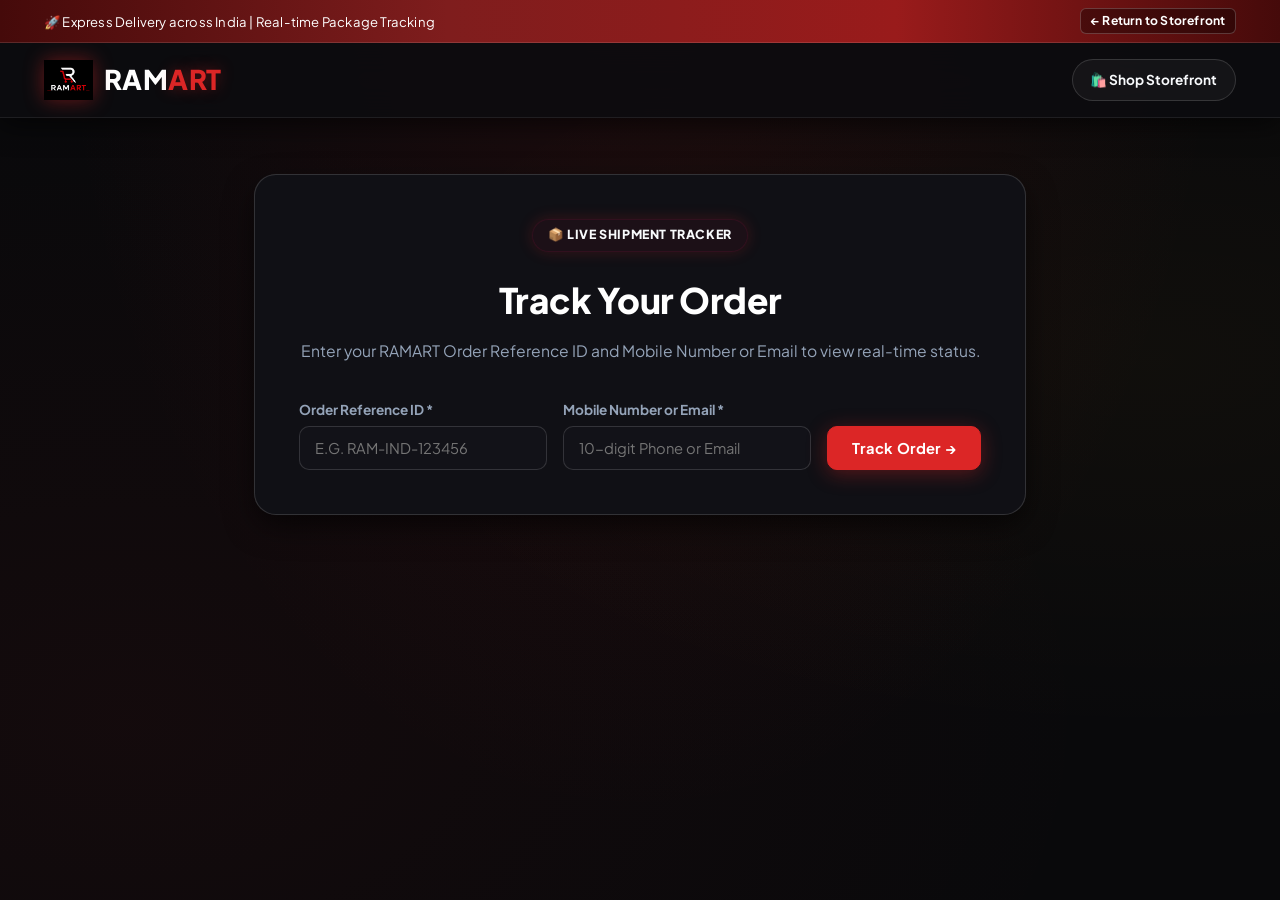
==== commit 06e7ff62: "feat(branding): add official RAMART logo asset, responsive header/footer branding, and favicons" ====
--- a/track.html
+++ b/track.html
@@ -8,6 +8,8 @@
   <meta name="apple-mobile-web-app-status-bar-style" content="black-translucent">
   <meta name="format-detection" content="telephone=no">
   <title>Track Your Order | RAMART Official Store</title>
+  <link rel="icon" type="image/png" href="images/logo.png">
+  <link rel="apple-touch-icon" href="images/logo.png">
   <link rel="stylesheet" href="styles.css">
   <link rel="preconnect" href="https://fonts.googleapis.com">
   <link rel="preconnect" href="https://fonts.gstatic.com" crossorigin>
@@ -185,7 +187,7 @@
     <div class="container top-bar-content">
       <span id="topBarAnnouncement">🚀 Express Delivery across India | Real-time Package Tracking</span>
       <div class="top-bar-links">
-        <a href="/" class="top-nav-link">← Return to Storefront</a>
+        <a href="./" class="top-nav-link">← Return to Storefront</a>
       </div>
     </div>
   </div>
@@ -193,13 +195,13 @@
   <!-- Main Navigation -->
   <header class="main-header">
     <div class="container header-container">
-      <a href="/" class="logo">
-        <span class="logo-icon">🛍️</span>
+      <a href="./" class="logo" aria-label="RAMART Home">
+        <img src="images/logo.png" alt="RAMART Logo" class="brand-logo-img">
         <span class="logo-text"><span class="brand-ram">RAM</span><span class="brand-art">ART</span></span>
       </a>
 
       <div class="header-actions">
-        <a href="/" class="action-btn">
+        <a href="./" class="action-btn">
           <span>🛍️ Shop Storefront</span>
         </a>
       </div>
@@ -294,17 +296,28 @@
         if (res.ok && data.success) {
           renderOrderTrackingResult(data.order);
           resultContainer.style.display = "block";
-        } else {
-          errorMsg.textContent = data.error || "Order not found. Please verify details.";
-          errorMsg.style.display = "block";
+          submitBtn.disabled = false;
+          submitBtn.textContent = "Track Order →";
+          return;
         }
       } catch (err) {
-        errorMsg.textContent = "Network error while looking up order.";
+        // Fallback to local storage on static host (GitHub Pages)
+      }
+
+      // Check local storage orders
+      const localOrders = JSON.parse(localStorage.getItem("ramart_placed_orders") || "[]");
+      const matched = localOrders.find(o => o.id.toUpperCase() === orderId && (!contact || o.phone.includes(contact) || (o.email && o.email.toLowerCase().includes(contact.toLowerCase()))));
+
+      if (matched) {
+        renderOrderTrackingResult(matched);
+        resultContainer.style.display = "block";
+      } else {
+        errorMsg.textContent = "No matching order found. Please verify Order Reference ID and Mobile/Email.";
         errorMsg.style.display = "block";
-      } finally {
-        submitBtn.disabled = false;
-        submitBtn.textContent = "Track Order →";
-      }
+      }
+
+      submitBtn.disabled = false;
+      submitBtn.textContent = "Track Order →";
     }
 
     function renderOrderTrackingResult(order) {
@@ -338,26 +351,26 @@
         <div class="receipt-row"><strong>Customer:</strong> <span>${escapeHtml(order.customerName)}</span></div>
         <div class="receipt-row"><strong>Contact:</strong> <span>+91 ${escapeHtml(order.phone)}</span></div>
         <div class="receipt-row"><strong>Shipping Address:</strong> <span>${escapeHtml(order.address)}</span></div>
-        ${order.courierPartner ? `<div class="receipt-row" style="color:#0369a1; font-weight:700;"><strong>Shipping Partner:</strong> <span>🚚 ${escapeHtml(order.courierPartner)}</span></div>` : ''}
-        ${order.trackingNumber ? `<div class="receipt-row" style="color:#0369a1; font-weight:700;"><strong>Courier AWB / Tracking:</strong> <span>${escapeHtml(order.trackingNumber)}</span></div>` : ''}
+        ${order.courierPartner ? `<div class="receipt-row" style="color:var(--gold-accent); font-weight:700;"><strong>Shipping Partner:</strong> <span>🚚 ${escapeHtml(order.courierPartner)}</span></div>` : ''}
+        ${order.trackingNumber ? `<div class="receipt-row" style="color:var(--gold-accent); font-weight:700;"><strong>Courier AWB / Tracking:</strong> <span>${escapeHtml(order.trackingNumber)}</span></div>` : ''}
         ${order.trackingUrl ? `<div class="receipt-row"><a href="${escapeHtml(order.trackingUrl)}" target="_blank" class="btn btn-secondary btn-sm" style="margin-top:0.4rem; display:inline-block; font-size:11px;">Track Live on Courier Site ↗</a></div>` : ''}
         
-        <div style="margin: 0.75rem 0; border-top: 1px solid #e2e8f0; padding-top: 0.5rem;">
-          <strong style="font-size: 13px; margin-bottom: 0.4rem; display: block;">Items in this Shipment:</strong>
+        <div style="margin: 0.75rem 0; border-top: 1px solid var(--border-subtle); padding-top: 0.5rem;">
+          <strong style="font-size: 13px; margin-bottom: 0.4rem; display: block; color:#ffffff;">Items in this Shipment:</strong>
           <table style="width: 100%; font-size: 12px; border-collapse: collapse;">
             ${itemsList.map(it => `
-              <tr style="border-bottom: 1px solid #f1f5f9;">
-                <td style="padding: 4px 0;">${escapeHtml(it.name)}</td>
-                <td style="text-align: center;">x${it.quantity}</td>
-                <td style="text-align: right; font-weight: 700;">₹${Math.round(it.total).toLocaleString('en-IN')}</td>
+              <tr style="border-bottom: 1px solid rgba(255,255,255,0.06);">
+                <td style="padding: 4px 0; color:#cbd5e1;">${escapeHtml(it.name)}</td>
+                <td style="text-align: center; color:#94a3b8;">x${it.quantity}</td>
+                <td style="text-align: right; font-weight: 700; color:#ffffff;">₹${Math.round(it.total || it.price * it.quantity).toLocaleString('en-IN')}</td>
               </tr>
             `).join("")}
           </table>
         </div>
 
-        <div class="receipt-row" style="color: #64748b; font-size: 12px;"><span>Subtotal:</span> <span>₹${Math.round(order.subtotal).toLocaleString('en-IN')}</span></div>
-        ${order.discount > 0 ? `<div class="receipt-row" style="color: #881337; font-size: 12px;"><span>Promo Discount:</span> <span>-₹${Math.round(order.discount).toLocaleString('en-IN')}</span></div>` : ''}
-        <div class="receipt-row" style="color: #64748b; font-size: 12px;"><span>Shipping Fee:</span> <span>${order.shippingFee === 0 ? 'FREE' : '₹' + order.shippingFee}</span></div>
+        <div class="receipt-row" style="color: var(--text-secondary); font-size: 12px;"><span>Subtotal:</span> <span>₹${Math.round(order.subtotal).toLocaleString('en-IN')}</span></div>
+        ${order.discount > 0 ? `<div class="receipt-row" style="color: var(--gold-accent); font-size: 12px;"><span>Promo Discount:</span> <span>-₹${Math.round(order.discount).toLocaleString('en-IN')}</span></div>` : ''}
+        <div class="receipt-row" style="color: var(--text-secondary); font-size: 12px;"><span>Shipping Fee:</span> <span>${order.shippingFee === 0 ? 'FREE' : '₹' + order.shippingFee}</span></div>
         <div class="receipt-row total-paid-highlight">
           <span>Total Order Value:</span> <span>₹${Math.round(order.total).toLocaleString('en-IN')}</span>
         </div>
@@ -368,7 +381,7 @@
       return String(str || "").replace(/&/g, "&amp;").replace(/</g, "&lt;").replace(/>/g, "&gt;");
     }
 
-    // Auto-fill query parameter if present: /track?id=RAM-IND-123456
+    // Auto-fill query parameter if present: track.html?id=RAM-IND-123456
     const params = new URLSearchParams(window.location.search);
     if (params.get("id")) {
       document.getElementById("trackOrderId").value = params.get("id");
@@ -377,15 +390,15 @@
 
   <!-- Mobile App-Style Bottom Navigation Bar -->
   <nav class="mobile-bottom-nav" aria-label="Mobile Navigation">
-    <a href="/" class="bottom-nav-item">
+    <a href="./" class="bottom-nav-item">
       <span class="bnav-icon">🛍️</span>
       <span class="bnav-label">Shop</span>
     </a>
-    <a href="/#productsSection" class="bottom-nav-item">
+    <a href="./#categoryTabs" class="bottom-nav-item">
       <span class="bnav-icon">🏷️</span>
       <span class="bnav-label">Categories</span>
     </a>
-    <a href="/track" class="bottom-nav-item active">
+    <a href="track.html" class="bottom-nav-item active">
       <span class="bnav-icon">📦</span>
       <span class="bnav-label">Track</span>
     </a>
--- a/styles.css
+++ b/styles.css
@@ -198,12 +198,31 @@
 .logo {
   display: flex;
   align-items: center;
-  gap: 0.5rem;
+  gap: 0.65rem;
   font-size: 1.7rem;
   font-weight: 900;
   text-decoration: none;
   letter-spacing: 0.5px;
   position: relative;
+}
+
+.brand-logo-img {
+  height: 40px;
+  width: auto;
+  max-width: 140px;
+  object-fit: contain;
+  filter: drop-shadow(0 0 10px rgba(220, 38, 38, 0.45));
+  transition: var(--transition);
+  display: block;
+}
+
+.brand-logo-img:hover {
+  filter: drop-shadow(0 0 18px rgba(220, 38, 38, 0.8));
+  transform: scale(1.04);
+}
+
+.footer-logo .brand-logo-img {
+  height: 44px;
 }
 
 .logo-icon {
@@ -1864,6 +1883,11 @@
     font-size: 1.45rem;
   }
 
+  .brand-logo-img {
+    height: 32px;
+    max-width: 100px;
+  }
+
   .search-wrapper {
     order: 3;
     max-width: 100%;
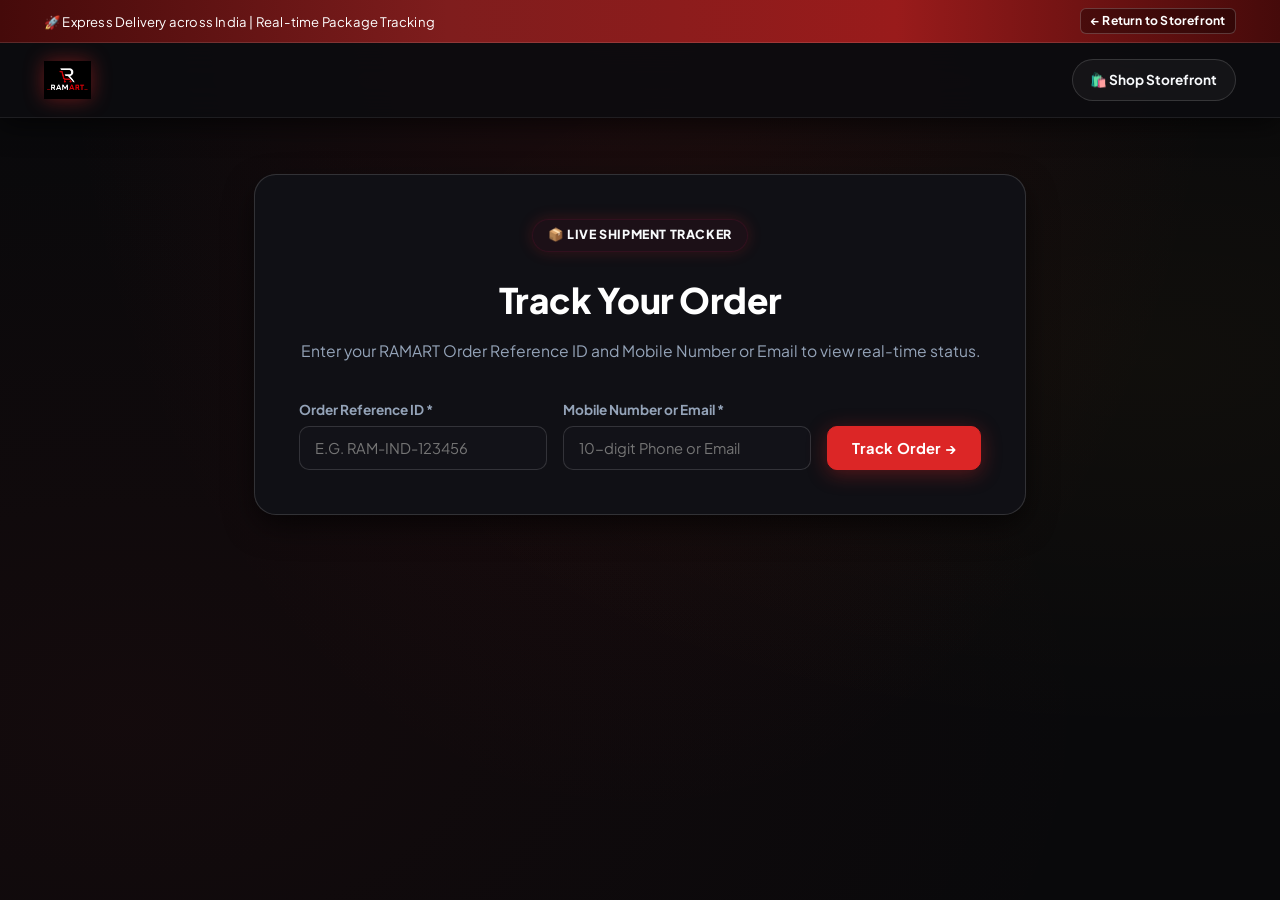
==== commit 10fdd266: "fix(branding): enforce responsive logo sizing, maintain aspect ratio, and remove duplicate wordmark" ====
--- a/track.html
+++ b/track.html
@@ -138,8 +138,11 @@
       font-weight: 800;
     }
     @media (max-width: 640px) {
+      body {
+        padding-bottom: calc(75px + env(safe-area-inset-bottom, 0px));
+      }
       .track-wrapper {
-        margin: 1.5rem auto 5rem;
+        margin: 1.5rem auto 6rem;
         padding: 0 1rem;
       }
       .track-card {
@@ -152,6 +155,10 @@
       .track-form-grid {
         grid-template-columns: 1fr;
         gap: 0.85rem;
+      }
+      .track-form-grid input {
+        font-size: 16px;
+        min-height: 44px;
       }
       .timeline-steps {
         flex-direction: column;
@@ -196,8 +203,7 @@
   <header class="main-header">
     <div class="container header-container">
       <a href="./" class="logo" aria-label="RAMART Home">
-        <img src="images/logo.png" alt="RAMART Logo" class="brand-logo-img">
-        <span class="logo-text"><span class="brand-ram">RAM</span><span class="brand-art">ART</span></span>
+        <img src="images/logo.png" alt="RAMART" class="brand-logo-img" width="130" height="36">
       </a>
 
       <div class="header-actions">
--- a/styles.css
+++ b/styles.css
@@ -196,33 +196,37 @@
 
 /* RAMART Brand Logo */
 .logo {
-  display: flex;
-  align-items: center;
-  gap: 0.65rem;
-  font-size: 1.7rem;
-  font-weight: 900;
+  display: inline-flex;
+  align-items: center;
   text-decoration: none;
-  letter-spacing: 0.5px;
   position: relative;
-}
-
-.brand-logo-img {
-  height: 40px;
-  width: auto;
-  max-width: 140px;
-  object-fit: contain;
+  flex-shrink: 0;
+  line-height: 1;
+}
+
+.brand-logo-img,
+.logo img {
+  display: block;
+  height: 38px !important;
+  max-height: 38px !important;
+  width: auto !important;
+  max-width: 145px !important;
+  object-fit: contain !important;
   filter: drop-shadow(0 0 10px rgba(220, 38, 38, 0.45));
   transition: var(--transition);
-  display: block;
-}
-
-.brand-logo-img:hover {
+}
+
+.brand-logo-img:hover,
+.logo img:hover {
   filter: drop-shadow(0 0 18px rgba(220, 38, 38, 0.8));
-  transform: scale(1.04);
-}
-
-.footer-logo .brand-logo-img {
-  height: 44px;
+  transform: scale(1.03);
+}
+
+.footer-logo .brand-logo-img,
+.footer-logo img {
+  height: 42px !important;
+  max-height: 42px !important;
+  max-width: 155px !important;
 }
 
 .logo-icon {
@@ -1880,12 +1884,14 @@
   }
 
   .logo {
-    font-size: 1.45rem;
-  }
-
-  .brand-logo-img {
-    height: 32px;
-    max-width: 100px;
+    max-height: 34px;
+  }
+
+  .brand-logo-img,
+  .logo img {
+    height: 30px !important;
+    max-height: 30px !important;
+    max-width: 110px !important;
   }
 
   .search-wrapper {
@@ -2197,19 +2203,43 @@
   }
 
   .form-group input, .form-group select {
-    padding: 0.7rem 0.85rem;
+    padding: 0.75rem 0.85rem;
+    font-size: 16px; /* Prevents auto-zoom on iOS */
+    min-height: 44px;
+  }
+
+  .search-wrapper input {
+    font-size: 16px; /* Prevents auto-zoom on iOS */
+  }
+
+  .header-actions a[title="Track Your Package"] {
+    display: none; /* Accessible in bottom nav */
+  }
+
+  .header-actions {
+    gap: 0.45rem;
+  }
+
+  .action-btn {
+    padding: 0.45rem 0.65rem;
+    font-size: 0.82rem;
+    min-height: 38px;
+  }
+
+  .action-btn .btn-label {
+    display: none;
+  }
+
+  .payment-option {
+    padding: 0.85rem;
     font-size: 0.9rem;
-    min-height: 42px;
-  }
-
-  .payment-option {
-    padding: 0.8rem;
-    font-size: 0.85rem;
+    min-height: 48px;
   }
 
   .submit-order-btn {
-    padding: 0.85rem;
-    font-size: 0.96rem;
+    padding: 0.9rem;
+    font-size: 1rem;
+    min-height: 48px;
   }
 
   /* Cart Drawer on Mobile */
@@ -2228,7 +2258,7 @@
   }
 
   .cart-footer {
-    padding: 1rem 1.15rem max(1.15rem, env(safe-area-inset-bottom, 0px));
+    padding: 1rem 1.15rem max(1.25rem, calc(1rem + env(safe-area-inset-bottom, 0px)));
   }
 
   /* Footer on Mobile */
@@ -2247,14 +2277,42 @@
     flex-direction: column;
   }
 
+  .newsletter-form input {
+    font-size: 16px; /* Prevents iOS auto-zoom */
+    min-height: 44px;
+  }
+
   .newsletter-form button {
     width: 100%;
-    padding: 0.7rem;
+    padding: 0.75rem;
+    min-height: 44px;
+  }
+}
+
+@media (max-width: 768px) {
+  body {
+    padding-bottom: calc(75px + env(safe-area-inset-bottom, 0px));
+  }
+
+  .main-footer {
+    padding-bottom: calc(85px + env(safe-area-inset-bottom, 0px));
+  }
+
+  .mobile-bottom-nav {
+    height: calc(62px + env(safe-area-inset-bottom, 0px));
+    padding-bottom: env(safe-area-inset-bottom, 0px);
   }
 }
 
 @media (max-width: 380px) {
+  .brand-logo-img,
+  .logo img {
+    height: 26px !important;
+    max-height: 26px !important;
+    max-width: 95px !important;
+  }
   .products-grid {
+    grid-template-columns: repeat(2, minmax(0, 1fr));
     gap: 0.45rem;
   }
   .card-body {
@@ -2264,8 +2322,9 @@
     font-size: 0.96rem;
   }
   .add-cart-btn {
-    padding: 0.4rem 0.35rem;
+    padding: 0.45rem 0.35rem;
     font-size: 0.74rem;
+    min-height: 36px;
   }
   .hero-title {
     font-size: 1.55rem;
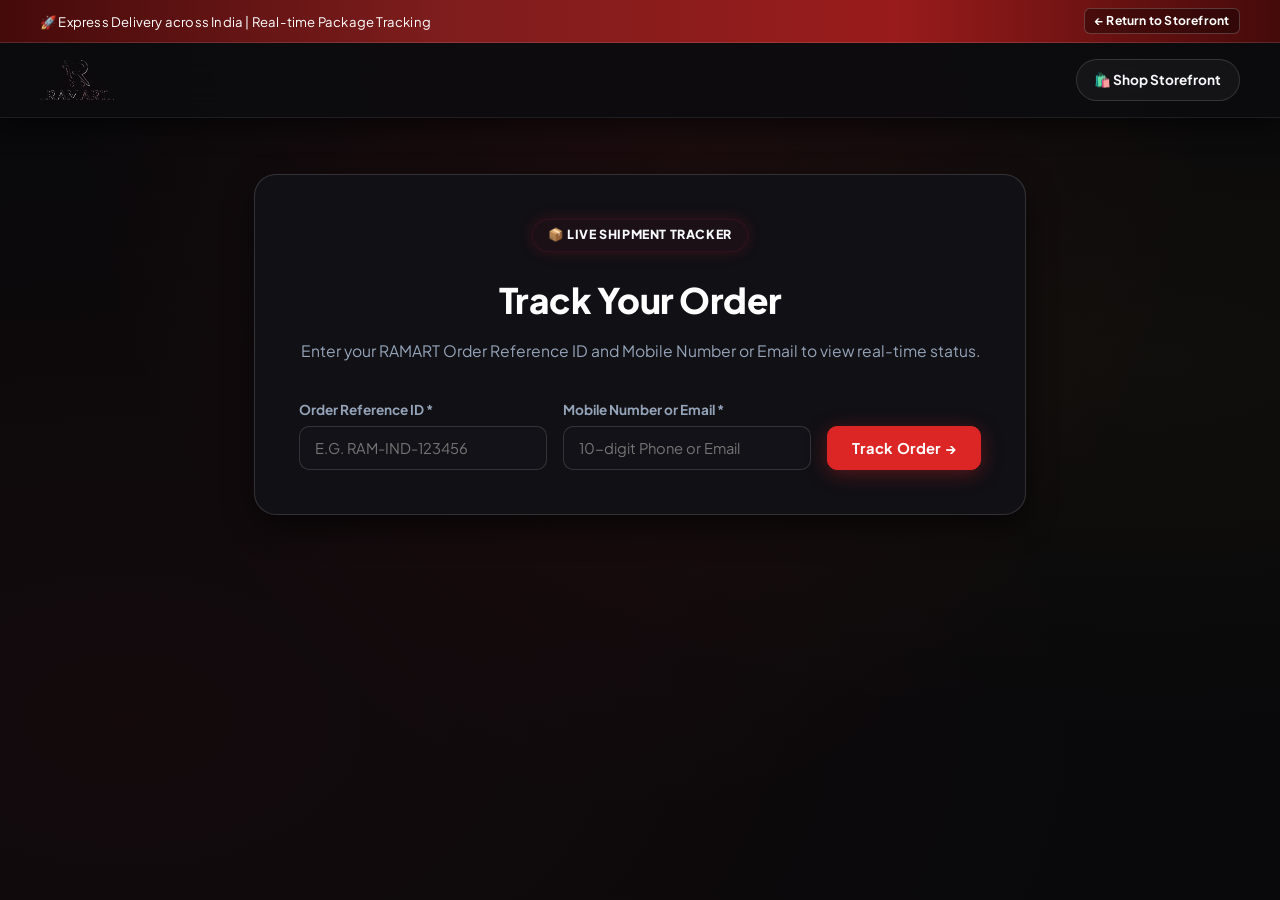
==== commit 76e8c862: "fix(branding): apply cache-busting URLs across all logo and asset links to force instant browser ref" ====
--- a/track.html
+++ b/track.html
@@ -7,10 +7,9 @@
   <meta name="apple-mobile-web-app-capable" content="yes">
   <meta name="apple-mobile-web-app-status-bar-style" content="black-translucent">
   <meta name="format-detection" content="telephone=no">
-  <title>Track Your Order | RAMART Official Store</title>
-  <link rel="icon" type="image/png" href="images/logo.png">
-  <link rel="apple-touch-icon" href="images/logo.png">
-  <link rel="stylesheet" href="styles.css">
+  <link rel="icon" type="image/png" href="images/logo.png?v=2026">
+  <link rel="apple-touch-icon" href="images/logo.png?v=2026">
+  <link rel="stylesheet" href="styles.css?v=2026">
   <link rel="preconnect" href="https://fonts.googleapis.com">
   <link rel="preconnect" href="https://fonts.gstatic.com" crossorigin>
   <link href="https://fonts.googleapis.com/css2?family=Plus+Jakarta+Sans:wght@300;400;500;600;700;800;900&display=swap" rel="stylesheet">
@@ -203,7 +202,7 @@
   <header class="main-header">
     <div class="container header-container">
       <a href="./" class="logo" aria-label="RAMART Home">
-        <img src="images/logo.png" alt="RAMART" class="brand-logo-img" width="130" height="36">
+        <img src="images/logo.png?v=2026" alt="RAMART" class="brand-logo-img" width="130" height="38">
       </a>
 
       <div class="header-actions">
--- a/styles.css
+++ b/styles.css
@@ -78,6 +78,9 @@
   scroll-behavior: smooth;
   color-scheme: dark;
   -webkit-text-size-adjust: 100%;
+  width: 100%;
+  max-width: 100%;
+  overflow-x: hidden;
 }
 
 body {
@@ -88,11 +91,15 @@
     radial-gradient(ellipse at 50% -10%, rgba(220, 38, 38, 0.1) 0%, transparent 65%),
     radial-gradient(ellipse at 90% 40%, rgba(251, 191, 36, 0.03) 0%, transparent 50%),
     radial-gradient(ellipse at 10% 80%, rgba(220, 38, 38, 0.05) 0%, transparent 60%);
-  background-attachment: fixed;
+  background-repeat: no-repeat;
+  background-size: cover;
   line-height: 1.6;
   -webkit-font-smoothing: antialiased;
   min-height: 100vh;
+  width: 100%;
+  max-width: 100%;
   overflow-x: hidden;
+  position: relative;
   touch-action: manipulation;
 }
 
@@ -113,9 +120,11 @@
 }
 
 .container {
+  width: 100%;
   max-width: 1240px;
   margin: 0 auto;
-  padding: 0 1.5rem;
+  padding: 0 1.25rem;
+  box-sizing: border-box;
 }
 
 /* ==========================================
@@ -202,16 +211,20 @@
   position: relative;
   flex-shrink: 0;
   line-height: 1;
+  background: transparent !important;
+  border: none !important;
 }
 
 .brand-logo-img,
 .logo img {
   display: block;
-  height: 38px !important;
-  max-height: 38px !important;
+  height: 40px !important;
+  max-height: 40px !important;
   width: auto !important;
-  max-width: 145px !important;
+  max-width: 160px !important;
   object-fit: contain !important;
+  background: transparent !important;
+  border: none !important;
   filter: drop-shadow(0 0 10px rgba(220, 38, 38, 0.45));
   transition: var(--transition);
 }
@@ -224,9 +237,11 @@
 
 .footer-logo .brand-logo-img,
 .footer-logo img {
-  height: 42px !important;
-  max-height: 42px !important;
-  max-width: 155px !important;
+  height: 56px !important;
+  max-height: 56px !important;
+  max-width: 190px !important;
+  margin-bottom: 0.85rem !important;
+  background: transparent !important;
 }
 
 .logo-icon {
@@ -584,8 +599,9 @@
 
 .features-grid {
   display: grid;
-  grid-template-columns: repeat(auto-fit, minmax(230px, 1fr));
-  gap: 1.75rem;
+  grid-template-columns: repeat(4, 1fr);
+  gap: 1.5rem;
+  width: 100%;
 }
 
 .feature-item {
@@ -956,13 +972,17 @@
   z-index: 60;
   box-shadow: -10px 0 40px rgba(0, 0, 0, 0.9);
   transform: translateX(100%);
-  transition: transform 0.3s cubic-bezier(0.16, 1, 0.3, 1);
+  visibility: hidden;
+  pointer-events: none;
+  transition: transform 0.3s cubic-bezier(0.16, 1, 0.3, 1), visibility 0.3s;
   display: flex;
   flex-direction: column;
 }
 
 .cart-drawer.open {
   transform: translateX(0);
+  visibility: visible;
+  pointer-events: auto;
 }
 
 .cart-header {
@@ -1213,12 +1233,14 @@
   padding: 1.5rem;
   opacity: 0;
   visibility: hidden;
+  pointer-events: none;
   transition: var(--transition);
 }
 
 .modal-overlay.open {
   opacity: 1;
   visibility: visible;
+  pointer-events: auto;
 }
 
 .modal-card {
@@ -1814,18 +1836,22 @@
    ========================================== */
 @media (max-width: 992px) {
   .hero-content {
-    grid-template-columns: 1fr;
+    grid-template-columns: 1fr !important;
     gap: 2.5rem;
   }
+  .features-grid {
+    grid-template-columns: repeat(2, minmax(0, 1fr)) !important;
+    gap: 1.25rem;
+  }
   .footer-content {
-    grid-template-columns: 1fr 1fr;
+    grid-template-columns: 1fr 1fr !important;
     gap: 2rem;
   }
   .quick-view-grid {
-    grid-template-columns: 1fr;
+    grid-template-columns: 1fr !important;
   }
   .form-row-3 {
-    grid-template-columns: 1fr;
+    grid-template-columns: 1fr !important;
   }
 }
 
@@ -1856,11 +1882,14 @@
 
 @media (max-width: 640px) {
   .container {
-    padding: 0 0.9rem;
+    width: 100% !important;
+    max-width: 100% !important;
+    padding: 0 0.85rem !important;
   }
 
   /* Top Announcement Bar */
   .top-bar {
+    width: 100%;
     font-size: 0.76rem;
     padding: 0.4rem 0.5rem;
     text-align: center;
@@ -1876,40 +1905,60 @@
   }
 
   /* Main Header */
+  .main-header {
+    width: 100%;
+  }
+
   .header-container {
+    width: 100%;
     height: auto;
-    padding: 0.6rem 0.9rem;
+    padding: 0.6rem 0.85rem;
     flex-wrap: wrap;
-    gap: 0.6rem;
+    gap: 0.5rem;
   }
 
   .logo {
-    max-height: 34px;
+    max-height: 38px;
   }
 
   .brand-logo-img,
   .logo img {
-    height: 30px !important;
-    max-height: 30px !important;
-    max-width: 110px !important;
+    height: 34px !important;
+    max-height: 34px !important;
+    max-width: 125px !important;
+  }
+
+  .footer-logo .brand-logo-img,
+  .footer-logo img {
+    height: 48px !important;
+    max-height: 48px !important;
+    max-width: 165px !important;
+    margin-bottom: 0.75rem !important;
   }
 
   .search-wrapper {
     order: 3;
-    max-width: 100%;
-    width: 100%;
+    max-width: 100% !important;
+    width: 100% !important;
     margin-top: 0.15rem;
   }
 
   .search-wrapper input {
     padding: 0.65rem 2.8rem 0.65rem 1.1rem;
-    font-size: 0.88rem;
+    font-size: 16px;
     height: 42px;
   }
 
   /* Hero Section */
   .hero-section {
+    width: 100%;
     padding: 2rem 0 2.25rem;
+  }
+
+  .hero-content {
+    grid-template-columns: 1fr !important;
+    gap: 1.5rem !important;
+    width: 100% !important;
   }
 
   .hero-badge {
@@ -1928,6 +1977,7 @@
     font-size: 0.88rem;
     line-height: 1.5;
     margin-bottom: 1.35rem;
+    max-width: 100%;
   }
 
   .hero-actions {
@@ -1945,6 +1995,8 @@
   .hero-card {
     padding: 1rem;
     border-radius: 14px;
+    width: 100% !important;
+    max-width: 100% !important;
   }
 
   .hero-img {
@@ -2007,25 +2059,35 @@
     display: flex;
     flex-wrap: nowrap;
     overflow-x: auto;
+    overflow-y: hidden;
     -webkit-overflow-scrolling: touch;
+    touch-action: pan-x;
+    overscroll-behavior-x: contain;
     scrollbar-width: none;
-    gap: 0.45rem;
-    padding: 0.25rem 0.25rem 0.5rem;
-    margin: 0 -0.5rem;
-    padding-left: 0.5rem;
-    scroll-snap-type: x mandatory;
+    gap: 0.5rem;
+    padding: 0.35rem 0.25rem 0.65rem;
+    margin: 0;
+    width: 100%;
+    max-width: 100%;
   }
 
   .category-tabs::-webkit-scrollbar {
     display: none;
+    width: 0;
+    height: 0;
   }
 
   .cat-tab {
     flex-shrink: 0;
-    scroll-snap-align: start;
-    padding: 0.45rem 0.95rem;
-    font-size: 0.82rem;
+    padding: 0.5rem 1.05rem;
+    font-size: 0.84rem;
     white-space: nowrap;
+    user-select: none;
+    -webkit-user-select: none;
+    min-height: 38px;
+    display: inline-flex;
+    align-items: center;
+    justify-content: center;
   }
 
   .sorting-controls {
@@ -2307,9 +2369,15 @@
 @media (max-width: 380px) {
   .brand-logo-img,
   .logo img {
-    height: 26px !important;
-    max-height: 26px !important;
-    max-width: 95px !important;
+    height: 28px !important;
+    max-height: 28px !important;
+    max-width: 105px !important;
+  }
+  .footer-logo .brand-logo-img,
+  .footer-logo img {
+    height: 44px !important;
+    max-height: 44px !important;
+    max-width: 150px !important;
   }
   .products-grid {
     grid-template-columns: repeat(2, minmax(0, 1fr));
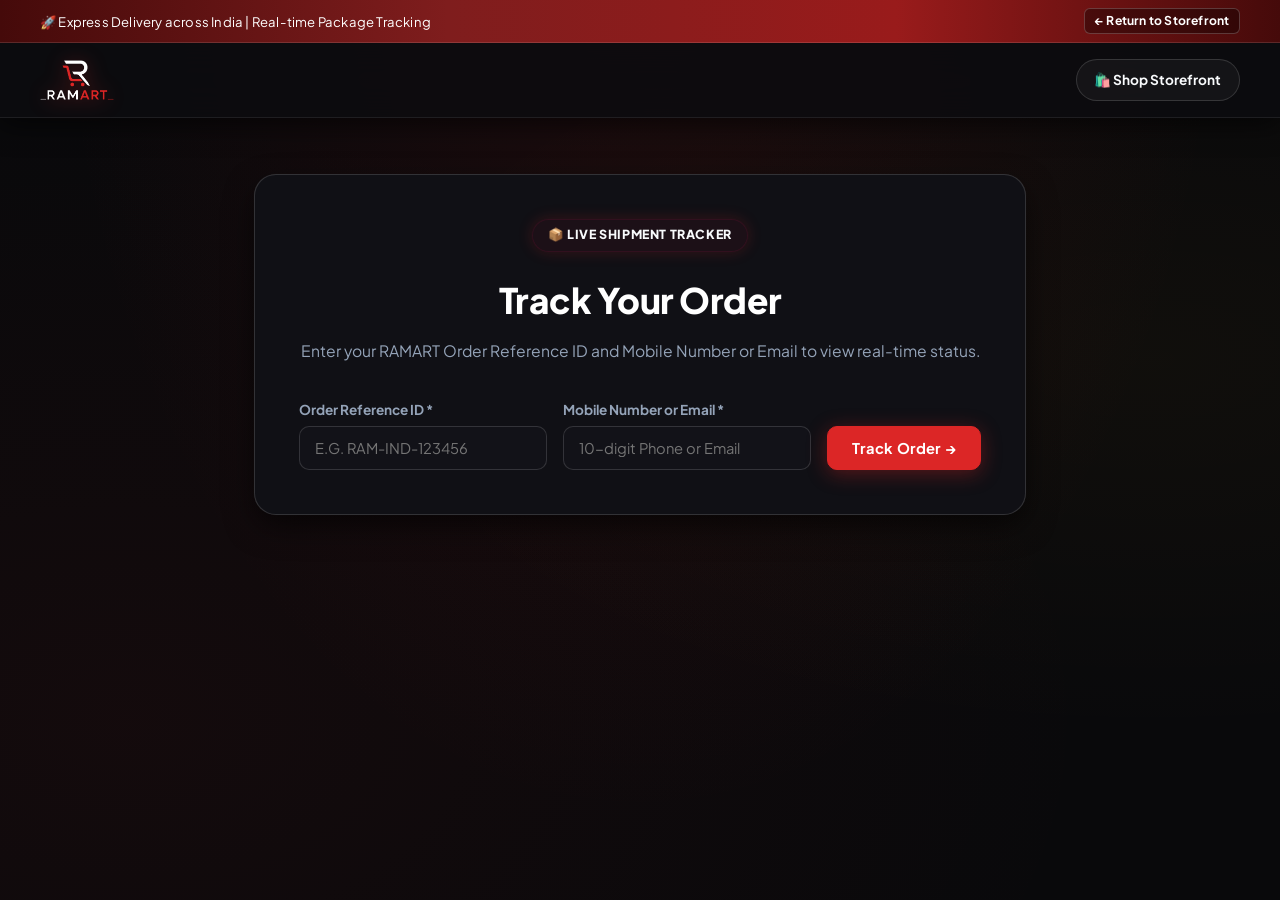
==== commit 4b98842a: "Enhance transparent brand logo, sharpness, and aesthetic polish across store" ====
--- a/track.html
+++ b/track.html
@@ -7,9 +7,9 @@
   <meta name="apple-mobile-web-app-capable" content="yes">
   <meta name="apple-mobile-web-app-status-bar-style" content="black-translucent">
   <meta name="format-detection" content="telephone=no">
-  <link rel="icon" type="image/png" href="images/logo.png?v=2026">
-  <link rel="apple-touch-icon" href="images/logo.png?v=2026">
-  <link rel="stylesheet" href="styles.css?v=2026">
+  <link rel="icon" type="image/png" href="images/logo.png?v=20260821">
+  <link rel="apple-touch-icon" href="images/logo.png?v=20260821">
+  <link rel="stylesheet" href="styles.css?v=20260821">
   <link rel="preconnect" href="https://fonts.googleapis.com">
   <link rel="preconnect" href="https://fonts.gstatic.com" crossorigin>
   <link href="https://fonts.googleapis.com/css2?family=Plus+Jakarta+Sans:wght@300;400;500;600;700;800;900&display=swap" rel="stylesheet">
@@ -202,7 +202,7 @@
   <header class="main-header">
     <div class="container header-container">
       <a href="./" class="logo" aria-label="RAMART Home">
-        <img src="images/logo.png?v=2026" alt="RAMART" class="brand-logo-img" width="130" height="38">
+        <img src="images/logo.png?v=20260821" alt="RAMART" class="brand-logo-img" width="130" height="38">
       </a>
 
       <div class="header-actions">
--- a/styles.css
+++ b/styles.css
@@ -225,7 +225,9 @@
   object-fit: contain !important;
   background: transparent !important;
   border: none !important;
-  filter: drop-shadow(0 0 10px rgba(220, 38, 38, 0.45));
+  filter: drop-shadow(0 2px 10px rgba(220, 38, 38, 0.45));
+  image-rendering: -webkit-optimize-contrast;
+  image-rendering: crisp-edges;
   transition: var(--transition);
 }
 
@@ -242,6 +244,8 @@
   max-width: 190px !important;
   margin-bottom: 0.85rem !important;
   background: transparent !important;
+  filter: drop-shadow(0 2px 12px rgba(220, 38, 38, 0.45));
+  image-rendering: -webkit-optimize-contrast;
 }
 
 .logo-icon {
